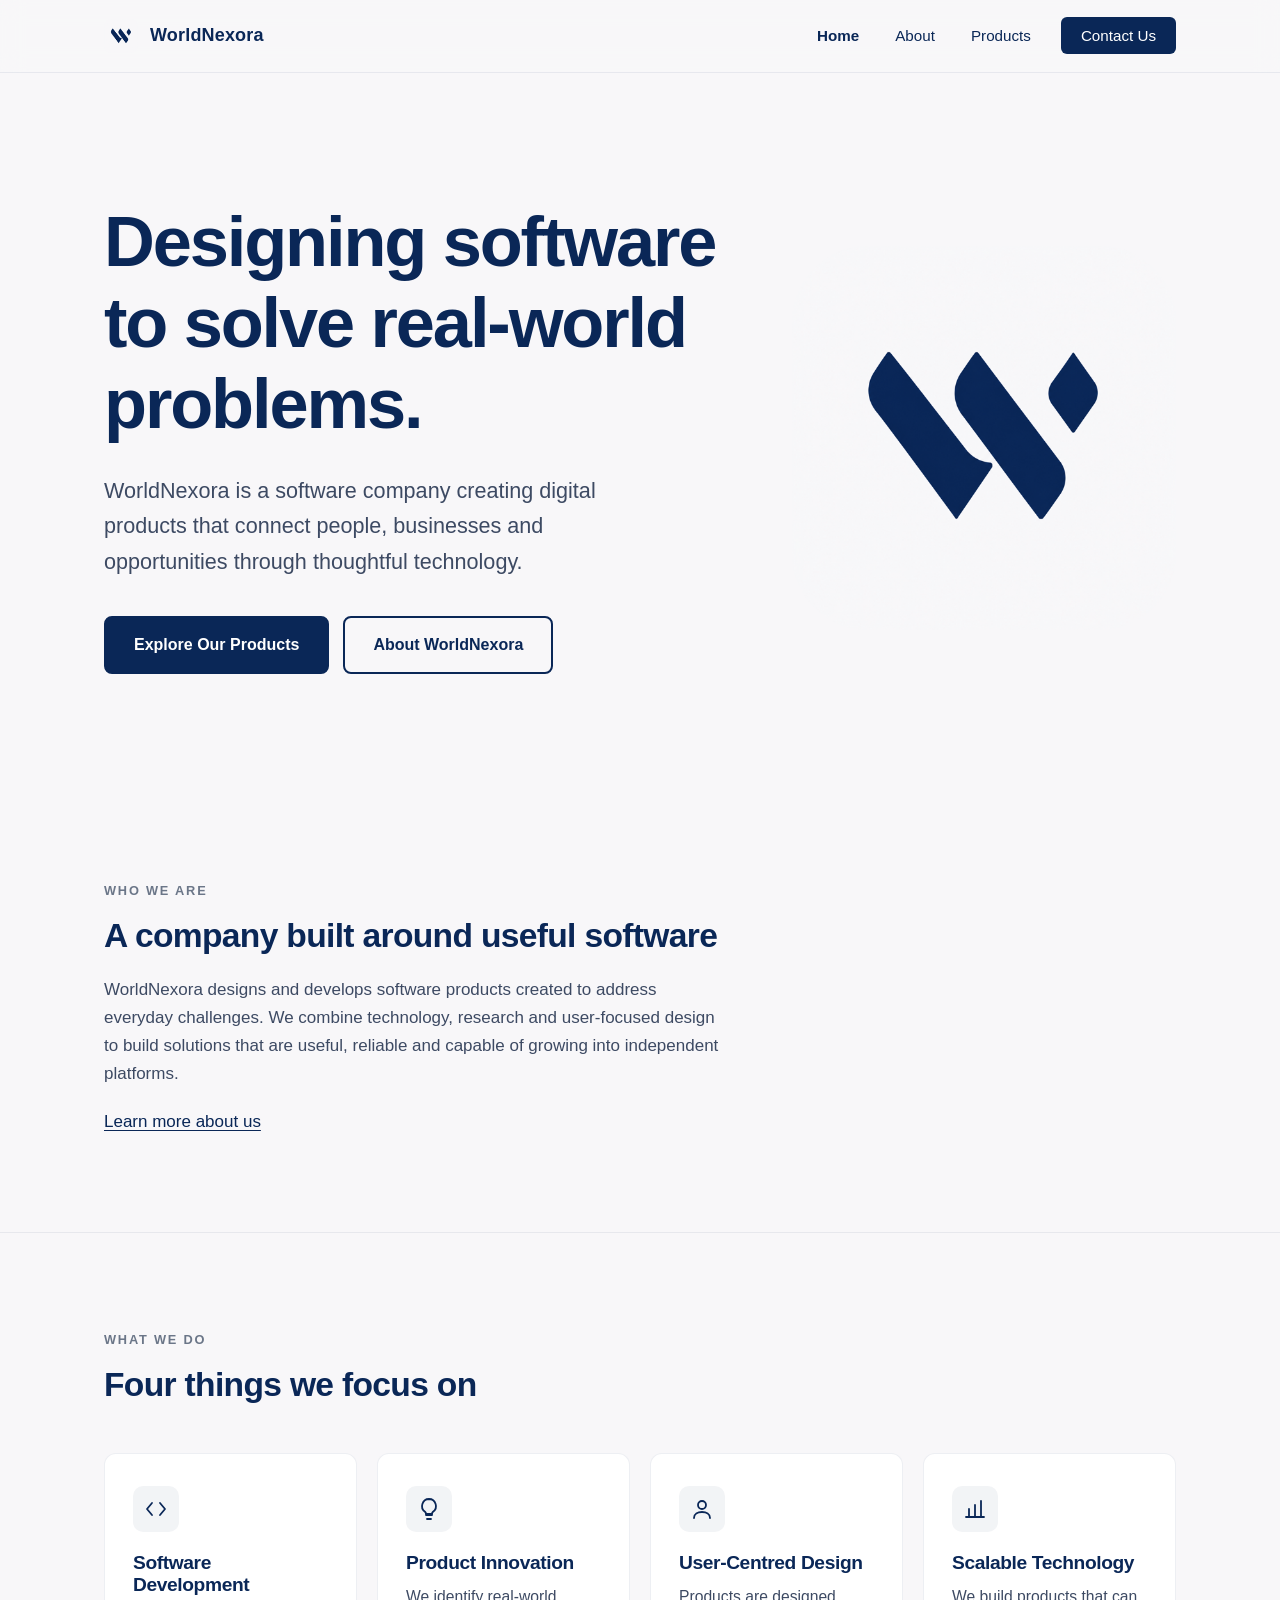
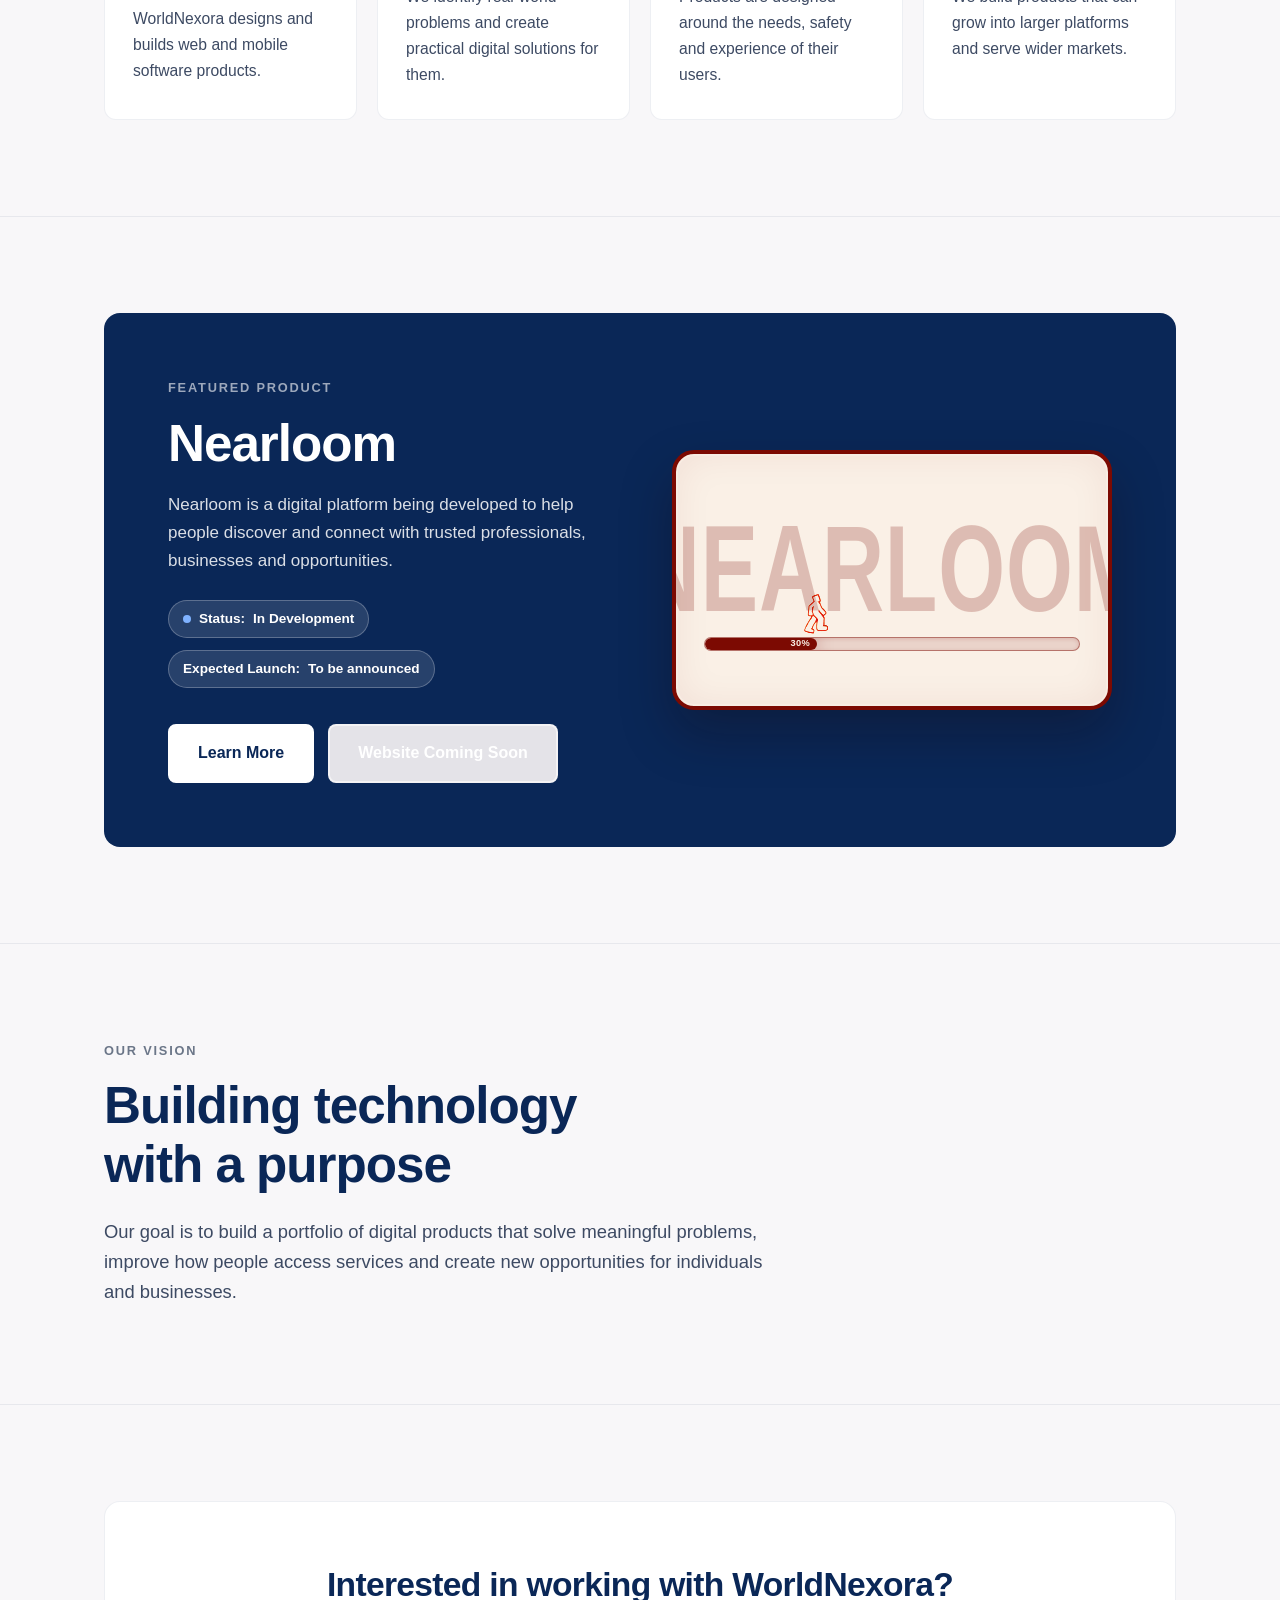
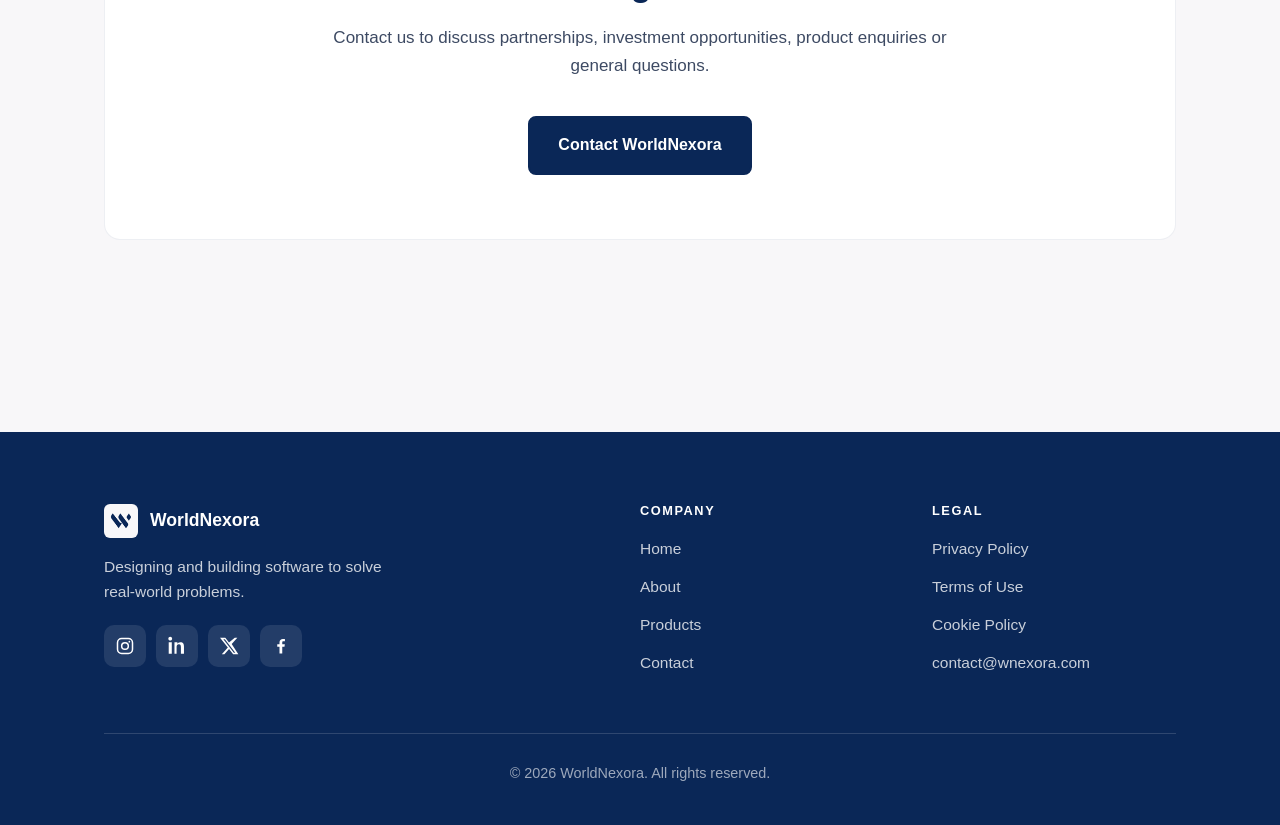
==== index.html @ 58702ccb "Strengthen Nearloom background wordmark" ====
<!DOCTYPE html>
<html lang="en">
<head>
  <meta charset="UTF-8">
  <meta name="viewport" content="width=device-width, initial-scale=1.0">
  <title>WorldNexora | Software Built to Solve Real-World Problems</title>
  <meta name="description" content="WorldNexora (World Nexora) is a software company creating digital products that connect people, businesses and opportunities through thoughtful technology.">
  <meta name="application-name" content="WorldNexora">
  <meta name="apple-mobile-web-app-title" content="WorldNexora">
  <meta name="robots" content="index, follow, max-image-preview:large">
  <link rel="canonical" href="https://wnexora.com/">
  <link rel="icon" type="image/png" sizes="96x96" href="/favicon.png">
  <link rel="shortcut icon" type="image/png" href="/favicon.png">
  <link rel="apple-touch-icon" href="/assets/logo-600.png">
  <link rel="stylesheet" href="css/style.css?v=20260808b">
  <meta property="og:type" content="website">
  <meta property="og:title" content="WorldNexora | Software Built to Solve Real-World Problems">
  <meta property="og:description" content="WorldNexora designs and builds software products that solve real-world problems.">
  <meta property="og:image" content="https://wnexora.com/assets/worldnexora-cover.png">
  <meta property="og:image:width" content="1200">
  <meta property="og:image:height" content="675">
  <meta property="og:image:type" content="image/png">
  <meta property="og:image:alt" content="WorldNexora logo">
  <meta property="og:url" content="https://wnexora.com/">
  <meta property="og:site_name" content="WorldNexora">
  <meta name="twitter:card" content="summary_large_image">
  <meta name="twitter:title" content="WorldNexora | Software Built to Solve Real-World Problems">
  <meta name="twitter:description" content="WorldNexora designs and builds software products that solve real-world problems.">
  <meta name="twitter:image" content="https://wnexora.com/assets/worldnexora-cover.png">
  <script type="application/ld+json">
  {
    "@context": "https://schema.org",
    "@graph": [
      {
        "@type": "WebSite",
        "@id": "https://wnexora.com/#website",
        "url": "https://wnexora.com/",
        "name": "WorldNexora",
        "alternateName": "World Nexora",
        "inLanguage": "en",
        "publisher": {
          "@id": "https://wnexora.com/#organization"
        }
      },
      {
        "@type": "Organization",
        "@id": "https://wnexora.com/#organization",
        "name": "WorldNexora",
        "legalName": "WorldNexora",
        "alternateName": "World Nexora",
        "url": "https://wnexora.com/",
        "logo": {
          "@type": "ImageObject",
          "@id": "https://wnexora.com/#logo",
          "url": "https://wnexora.com/assets/logo-600.png",
          "contentUrl": "https://wnexora.com/assets/logo-600.png",
          "width": 600,
          "height": 600,
          "caption": "WorldNexora logo"
        },
        "image": {
          "@id": "https://wnexora.com/#logo"
        },
        "description": "WorldNexora is a software company designing and building digital products that solve real-world problems.",
        "email": "contact@wnexora.com",
        "sameAs": [
          "https://www.instagram.com/worldnexora.official/",
          "https://www.facebook.com/share/1BrysAzEgp/",
          "https://x.com/worldnexora",
          "https://www.linkedin.com/company/worldnexora/"
        ]
      },
      {
        "@type": "WebPage",
        "@id": "https://wnexora.com/#webpage",
        "url": "https://wnexora.com/",
        "name": "WorldNexora | Software Built to Solve Real-World Problems",
        "isPartOf": {
          "@id": "https://wnexora.com/#website"
        },
        "primaryImageOfPage": {
          "@type": "ImageObject",
          "url": "https://wnexora.com/assets/worldnexora-cover.png",
          "width": 1200,
          "height": 675
        }
      }
    ]
  }
  </script>
</head>
<body>
  <a class="skip-link" href="#main">Skip to main content</a>

  <nav class="site-nav" aria-label="Main navigation">
    <div class="nav-inner">
      <a class="brand" href="index.html">
        <img src="assets/favicon.png" alt="" width="34" height="34">
        WorldNexora
      </a>
      <button class="nav-toggle" aria-expanded="false" aria-controls="nav-links" aria-label="Open menu">
        <span class="bar"></span>
      </button>
      <ul class="nav-links" id="nav-links">
        <li><a href="index.html" aria-current="page">Home</a></li>
        <li><a href="about.html">About</a></li>
        <li><a href="products.html">Products</a></li>
        <li><a class="nav-cta" href="contact.html">Contact Us</a></li>
      </ul>
    </div>
  </nav>

  <main id="main">

    <!-- Hero -->
    <header class="hero">
      <div class="container hero-grid">
        <div>
          <h1 class="h-display">Designing software to solve real&#8209;world problems.</h1>
          <p class="lede">WorldNexora is a software company creating digital products that connect people, businesses and opportunities through thoughtful technology.</p>
          <div class="btn-row">
            <a class="btn btn-primary" href="products.html">Explore Our Products</a>
            <a class="btn btn-secondary" href="about.html">About WorldNexora</a>
          </div>
        </div>
        <div class="hero-art">
          <img src="assets/logo-600.png" alt="WorldNexora logo" width="600" height="600">
        </div>
      </div>
    </header>

    <!-- Company introduction -->
    <section class="section reveal" aria-labelledby="intro-heading">
      <div class="container">
        <span class="eyebrow">Who we are</span>
        <h2 class="h-2" id="intro-heading">A company built around useful software</h2>
        <p class="measure">WorldNexora designs and develops software products created to address everyday challenges. We combine technology, research and user-focused design to build solutions that are useful, reliable and capable of growing into independent platforms.</p>
        <p style="margin-top: 20px;"><a href="about.html">Learn more about us</a></p>
      </div>
    </section>

    <!-- What we do -->
    <section class="section reveal" aria-labelledby="what-heading">
      <div class="container">
        <span class="eyebrow">What we do</span>
        <h2 class="h-2" id="what-heading">Four things we focus on</h2>
        <div class="card-grid">
          <div class="card">
            <div class="card-icon" aria-hidden="true">
              <svg viewBox="0 0 24 24" fill="none" stroke="currentColor" stroke-width="1.8" stroke-linecap="round" stroke-linejoin="round"><polyline points="8 6 3 12 8 18"/><polyline points="16 6 21 12 16 18"/></svg>
            </div>
            <h3 class="h-3">Software Development</h3>
            <p>WorldNexora designs and builds web and mobile software products.</p>
          </div>
          <div class="card">
            <div class="card-icon" aria-hidden="true">
              <svg viewBox="0 0 24 24" fill="none" stroke="currentColor" stroke-width="1.8" stroke-linecap="round" stroke-linejoin="round"><path d="M9 18h6"/><path d="M10 22h4"/><path d="M12 2a7 7 0 0 0-4 12.7c.6.5 1 1.4 1 2.3h6c0-.9.4-1.8 1-2.3A7 7 0 0 0 12 2z"/></svg>
            </div>
            <h3 class="h-3">Product Innovation</h3>
            <p>We identify real-world problems and create practical digital solutions for them.</p>
          </div>
          <div class="card">
            <div class="card-icon" aria-hidden="true">
              <svg viewBox="0 0 24 24" fill="none" stroke="currentColor" stroke-width="1.8" stroke-linecap="round" stroke-linejoin="round"><circle cx="12" cy="8" r="4"/><path d="M4 21c0-4 3.6-6 8-6s8 2 8 6"/></svg>
            </div>
            <h3 class="h-3">User-Centred Design</h3>
            <p>Products are designed around the needs, safety and experience of their users.</p>
          </div>
          <div class="card">
            <div class="card-icon" aria-hidden="true">
              <svg viewBox="0 0 24 24" fill="none" stroke="currentColor" stroke-width="1.8" stroke-linecap="round" stroke-linejoin="round"><path d="M3 20h18"/><path d="M6 20V12"/><path d="M12 20V8"/><path d="M18 20V4"/></svg>
            </div>
            <h3 class="h-3">Scalable Technology</h3>
            <p>We build products that can grow into larger platforms and serve wider markets.</p>
          </div>
        </div>
      </div>
    </section>

    <!-- Featured product: Nearloom -->
    <section class="section reveal" aria-labelledby="featured-heading">
      <div class="container">
        <div class="panel panel-navy">
          <div class="product-split">
            <div>
              <span class="eyebrow" style="color: rgba(255,255,255,0.6);">Featured product</span>
              <h2 class="h-1" id="featured-heading">Nearloom</h2>
              <p style="margin-top: 18px; max-width: 48ch;">Nearloom is a digital platform being developed to help people discover and connect with trusted professionals, businesses and opportunities.</p>
              <div class="status-row">
                <span class="badge"><span class="dot" aria-hidden="true"></span>Status: <span data-wn="status">In Development</span></span>
                <span class="badge">Expected Launch: <span data-wn="launch">To be announced</span></span>
              </div>
              <div class="btn-row">
                <a class="btn btn-primary" href="products.html#nearloom">Learn More</a>
                <a class="btn btn-secondary" data-wn-visit>Website Coming Soon</a>
              </div>
            </div>
            <div class="nearloom-progress-screen">
              <span class="nearloom-screen-wordmark" aria-hidden="true">Nearloom</span>
              <div class="nearloom-progress-stage">
                <img class="nearloom-walker" src="assets/nearloom-walking.gif" alt="">
                <div class="nearloom-progress-track" role="progressbar" aria-label="Nearloom development progress" aria-valuemin="0" aria-valuemax="100" aria-valuenow="30">
                  <span class="nearloom-progress-fill"><strong>30%</strong></span>
                </div>
              </div>
            </div>
          </div>
        </div>
      </div>
    </section>

    <!-- Vision -->
    <section class="section reveal" aria-labelledby="vision-heading">
      <div class="container">
        <span class="eyebrow">Our vision</span>
        <h2 class="h-1" id="vision-heading" style="max-width: 18ch;">Building technology with a purpose</h2>
        <p class="measure" style="margin-top: 22px; font-size: 1.15rem;">Our goal is to build a portfolio of digital products that solve meaningful problems, improve how people access services and create new opportunities for individuals and businesses.</p>
      </div>
    </section>

    <!-- Contact CTA -->
    <section class="section reveal" aria-labelledby="cta-heading">
      <div class="container">
        <div class="panel" style="text-align:center;">
          <h2 class="h-2" id="cta-heading">Interested in working with WorldNexora?</h2>
          <p class="measure" style="margin: 0 auto;">Contact us to discuss partnerships, investment opportunities, product enquiries or general questions.</p>
          <div class="btn-row" style="justify-content:center;">
            <a class="btn btn-primary" href="contact.html">Contact WorldNexora</a>
          </div>
        </div>
      </div>
    </section>

  </main>

  <footer class="site-footer">
    <div class="footer-inner">
      <div class="footer-grid">
        <div>
          <p class="footer-brand"><img src="assets/favicon.png" alt="" width="34" height="34">WorldNexora</p>
          <p class="footer-tagline">Designing and building software to solve real-world problems.</p>
          <ul class="social-links" data-wn-social aria-label="WorldNexora social media"></ul>
        </div>
        <nav aria-label="Footer navigation">
          <h3>Company</h3>
          <ul>
            <li><a href="index.html">Home</a></li>
            <li><a href="about.html">About</a></li>
            <li><a href="products.html">Products</a></li>
            <li><a href="contact.html">Contact</a></li>
          </ul>
        </nav>
        <div>
          <h3>Legal</h3>
          <ul>
            <li><a href="privacy.html">Privacy Policy</a></li>
            <li><a href="terms.html">Terms of Use</a></li>
            <li><a href="cookies.html">Cookie Policy</a></li>
            <li><a data-wn-mailto href="mailto:contact@wnexora.com"><span data-wn="email">contact@wnexora.com</span></a></li>
          </ul>
        </div>
      </div>
      <div class="footer-bottom">
        <span>© <span data-wn-year>2026</span> WorldNexora. All rights reserved.</span>
      </div>
    </div>
  </footer>

  <script src="js/site-config.js"></script>
  <script src="js/main.js"></script>
</body>
</html>
---- css/style.css ----
/* ============================================================
   WorldNexora — Global Stylesheet
   Palette: navy #0a2757 on off-white #f8f7f9
   Style: minimal, spacious, abc.xyz-inspired
   ============================================================ */

:root {
  --navy: #0a2757;
  --bg: #f8f7f9;
  --white: #ffffff;
  --body: #3d4a63;
  --muted: #6b7688;
  --line: rgba(10, 39, 87, 0.12);
  --line-soft: rgba(10, 39, 87, 0.07);
  --accent-soft: rgba(10, 39, 87, 0.05);
  --focus: #1d4ed8;
  --max: 1120px;
  --radius: 8px;
  --font: -apple-system, BlinkMacSystemFont, "Segoe UI", Roboto,
          "Helvetica Neue", Arial, sans-serif;
}

* { margin: 0; padding: 0; box-sizing: border-box; }

html { scroll-behavior: smooth; }

body {
  font-family: var(--font);
  background: var(--bg);
  color: var(--body);
  font-size: 1.0625rem;
  line-height: 1.65;
  -webkit-font-smoothing: antialiased;
}

img { max-width: 100%; height: auto; display: block; }

h1, h2, h3, h4 { color: var(--navy); font-weight: 650; line-height: 1.15; letter-spacing: -0.02em; }

a { color: var(--navy); text-decoration: underline; text-underline-offset: 3px; text-decoration-thickness: 1px; }
a:hover { text-decoration-thickness: 2px; }

:focus-visible {
  outline: 3px solid var(--focus);
  outline-offset: 3px;
  border-radius: 2px;
}

.container { max-width: var(--max); margin: 0 auto; padding: 0 24px; }

.skip-link {
  position: absolute; left: -9999px; top: 0;
  background: var(--navy); color: #fff; padding: 10px 18px; z-index: 200;
}
.skip-link:focus { left: 12px; top: 12px; }

/* ---------------- Navigation ---------------- */

.site-nav {
  position: fixed; top: 0; left: 0; right: 0; z-index: 100;
  background: rgba(248, 247, 249, 0.88);
  -webkit-backdrop-filter: blur(12px); backdrop-filter: blur(12px);
  border-bottom: 1px solid var(--line-soft);
}

.nav-inner {
  max-width: var(--max); margin: 0 auto; padding: 0 24px;
  display: flex; align-items: center; justify-content: space-between;
  height: 72px;
}

.brand {
  display: flex; align-items: center; gap: 12px;
  text-decoration: none; color: var(--navy);
  font-weight: 700; font-size: 1.125rem; letter-spacing: 0.01em;
}
.brand img { width: 34px; height: 34px; border-radius: 6px; }

.nav-links { display: flex; align-items: center; gap: 8px; list-style: none; }
.nav-links a {
  text-decoration: none; color: var(--navy); font-size: 0.95rem; font-weight: 500;
  padding: 8px 14px; border-radius: 6px; transition: background 0.15s ease;
}
.nav-links a:hover { background: var(--accent-soft); }
.nav-links a[aria-current="page"] { font-weight: 700; }

.nav-cta {
  background: var(--navy); color: #fff !important; margin-left: 8px;
  padding: 10px 20px !important; border-radius: var(--radius);
}
.nav-cta:hover { background: #123a7a !important; }

.nav-toggle {
  display: none; background: none; border: 0; cursor: pointer;
  width: 44px; height: 44px; border-radius: 6px;
  align-items: center; justify-content: center;
}
.nav-toggle:hover { background: var(--accent-soft); }
.nav-toggle .bar {
  display: block; width: 22px; height: 2px; background: var(--navy);
  position: relative; transition: background 0.2s ease;
}
.nav-toggle .bar::before, .nav-toggle .bar::after {
  content: ""; position: absolute; left: 0; width: 22px; height: 2px;
  background: var(--navy); transition: transform 0.25s ease, top 0.25s ease;
}
.nav-toggle .bar::before { top: -7px; }
.nav-toggle .bar::after { top: 7px; }
.nav-toggle[aria-expanded="true"] .bar { background: transparent; }
.nav-toggle[aria-expanded="true"] .bar::before { top: 0; transform: rotate(45deg); }
.nav-toggle[aria-expanded="true"] .bar::after { top: 0; transform: rotate(-45deg); }

@media (max-width: 860px) {
  .nav-toggle { display: flex; }
  .nav-links {
    position: absolute; top: 72px; left: 0; right: 0;
    flex-direction: column; align-items: stretch; gap: 4px;
    background: var(--bg); border-bottom: 1px solid var(--line);
    padding: 12px 24px 20px;
    display: none;
  }
  .nav-links.open { display: flex; animation: menuIn 0.22s ease; }
  .nav-links a { padding: 14px 12px; font-size: 1.05rem; }
  .nav-cta { margin-left: 0; text-align: center; }
}

@keyframes menuIn {
  from { opacity: 0; transform: translateY(-8px); }
  to   { opacity: 1; transform: translateY(0); }
}

/* ---------------- Sections & typography ---------------- */

main { padding-top: 72px; }

.section { padding: 96px 0; }
.section + .section { border-top: 1px solid var(--line-soft); }
.section.tight { padding: 72px 0; }

.eyebrow {
  display: block; font-size: 0.8rem; font-weight: 700; letter-spacing: 0.14em;
  text-transform: uppercase; color: var(--muted); margin-bottom: 16px;
}

.h-display { font-size: clamp(2.6rem, 6vw, 4.4rem); letter-spacing: -0.03em; }
.h-1 { font-size: clamp(2.2rem, 4.5vw, 3.2rem); }
.h-2 { font-size: clamp(1.6rem, 3vw, 2.1rem); margin-bottom: 20px; }
.h-3 { font-size: 1.2rem; margin-bottom: 10px; }

.lede { font-size: clamp(1.15rem, 2vw, 1.35rem); color: var(--body); max-width: 46ch; }

.measure { max-width: 66ch; }

/* ---------------- Buttons ---------------- */

.btn {
  display: inline-block; text-decoration: none; cursor: pointer;
  font-family: var(--font); font-size: 1rem; font-weight: 600;
  padding: 14px 28px; border-radius: var(--radius);
  border: 2px solid var(--navy);
  transition: background 0.15s ease, color 0.15s ease, transform 0.15s ease;
}
.btn:active { transform: scale(0.98); }

.btn-primary { background: var(--navy); color: #fff; }
.btn-primary:hover { background: #123a7a; border-color: #123a7a; }

.btn-secondary { background: transparent; color: var(--navy); }
.btn-secondary:hover { background: var(--accent-soft); }

.btn[aria-disabled="true"], .btn:disabled {
  background: #e4e3e8; border-color: #e4e3e8; color: var(--muted);
  cursor: not-allowed; transform: none;
}

.btn-row { display: flex; flex-wrap: wrap; gap: 14px; margin-top: 36px; }

/* ---------------- Hero ---------------- */

.hero { padding: 130px 0 110px; position: relative; overflow: hidden; }

.hero-grid {
  display: grid; grid-template-columns: minmax(0, 1.25fr) minmax(0, 0.75fr);
  gap: 48px; align-items: center;
}

.hero .lede { margin-top: 28px; }

.hero-art { display: flex; justify-content: center; }
.hero-art img { width: 100%; max-width: 420px; height: auto; border-radius: 20%; }

@media (max-width: 860px) {
  .hero { padding: 90px 0 80px; }
  .hero-grid { grid-template-columns: 1fr; }
  .hero-art { order: -1; }
  .hero-art img { max-width: 240px; }
}

/* ---------------- Cards ---------------- */

.card-grid {
  display: grid; gap: 20px; margin-top: 48px;
  grid-template-columns: repeat(auto-fit, minmax(240px, 1fr));
}

.card {
  background: var(--white); border: 1px solid var(--line-soft);
  border-radius: 12px; padding: 32px 28px;
  transition: transform 0.2s ease, box-shadow 0.2s ease;
}
.card:hover { transform: translateY(-3px); box-shadow: 0 10px 30px rgba(10, 39, 87, 0.07); }

.card-icon {
  width: 46px; height: 46px; border-radius: 10px;
  background: var(--accent-soft); color: var(--navy);
  display: flex; align-items: center; justify-content: center; margin-bottom: 20px;
}
.card-icon svg { width: 24px; height: 24px; }

.card p { font-size: 0.98rem; }

/* ---------------- Team ---------------- */

.team-grid {
  display: grid; gap: 24px; margin-top: 48px;
  grid-template-columns: repeat(4, minmax(0, 1fr));
}

.team-card {
  overflow: hidden; background: var(--white); border: 1px solid var(--line-soft);
  border-radius: 16px; transition: transform 0.2s ease, box-shadow 0.2s ease;
}
.team-card:hover { transform: translateY(-3px); box-shadow: 0 10px 30px rgba(10, 39, 87, 0.07); }

.team-photo-placeholder {
  min-height: 220px; padding: 32px; background: var(--accent-soft); color: var(--navy);
  display: flex; flex-direction: column; align-items: center; justify-content: center; gap: 12px;
}
.team-photo-placeholder span {
  width: 82px; height: 82px; border-radius: 50%; background: var(--white);
  display: grid; place-items: center; font-size: 1.35rem; font-weight: 700; letter-spacing: 0.04em;
  box-shadow: 0 8px 24px rgba(10, 39, 87, 0.08);
}
.team-photo-placeholder small { color: var(--muted); font-size: 0.82rem; font-weight: 600; }
.team-card-body { padding: 28px; }
.team-card h3 { font-size: 1.3rem; }
.team-role { margin-top: 6px; color: var(--navy); font-weight: 700; }
.team-bio { margin-top: 20px; }
.team-links-placeholder {
  margin-top: 20px; padding-top: 18px; border-top: 1px solid var(--line-soft);
  color: var(--muted); font-size: 0.88rem;
}

@media (max-width: 860px) {
  .team-grid { grid-template-columns: repeat(2, minmax(0, 1fr)); }
}

@media (max-width: 560px) {
  .team-grid { grid-template-columns: 1fr; }
}

/* ---------------- Featured product / panels ---------------- */

.panel {
  background: var(--white); border: 1px solid var(--line-soft);
  border-radius: 16px; padding: clamp(32px, 5vw, 64px);
}

.panel-navy { background: var(--navy); border: 0; color: rgba(255,255,255,0.85); }
.panel-navy h2, .panel-navy h3 { color: #fff; }
.panel-navy .btn-primary { background: #fff; color: var(--navy); border-color: #fff; }
.panel-navy .btn-primary:hover { background: var(--bg); border-color: var(--bg); }
.panel-navy .btn-secondary { color: #fff; border-color: rgba(255,255,255,0.6); }
.panel-navy .btn-secondary:hover { background: rgba(255,255,255,0.1); }

.status-row { display: flex; flex-wrap: wrap; gap: 12px; margin: 24px 0 8px; }

.badge {
  display: inline-flex; align-items: center; gap: 8px;
  font-size: 0.85rem; font-weight: 650;
  padding: 7px 14px; border-radius: 999px;
  background: var(--accent-soft); color: var(--navy);
  border: 1px solid var(--line);
}
.badge .dot { width: 8px; height: 8px; border-radius: 50%; background: var(--navy); }
.panel-navy .badge { background: rgba(255,255,255,0.12); color: #fff; border-color: rgba(255,255,255,0.25); }
.panel-navy .badge .dot { background: #7fb2ff; }

.product-split {
  display: grid; grid-template-columns: minmax(0, 1fr) minmax(0, 1fr);
  gap: clamp(32px, 5vw, 64px); align-items: center;
}
@media (max-width: 860px) { .product-split { grid-template-columns: 1fr; } }

.nearloom-progress-screen {
  --barn-red: #7c0a02;
  --linen: #faf0e6;
  position: relative; isolation: isolate; overflow: hidden;
  width: 100%; max-width: 440px; min-height: 260px; margin: 0 auto;
  padding: 24px 28px 26px; border-radius: 22px;
  background: var(--linen);
  color: var(--barn-red);
  border: 4px solid var(--barn-red);
  box-shadow:
    inset 0 0 0 2px rgba(250, 240, 230, 0.72),
    inset 0 0 38px rgba(124, 10, 2, 0.07),
    0 24px 52px rgba(21, 8, 7, 0.28);
  display: flex; flex-direction: column;
}
.nearloom-screen-wordmark {
  position: absolute; z-index: 0; right: auto; bottom: 88px; left: 50%;
  width: max-content; white-space: nowrap;
  color: var(--barn-red); opacity: 0.22;
  font-family: Impact, Haettenschweiler, "Arial Narrow Bold", "Arial Narrow", sans-serif;
  font-size: clamp(4.4rem, 9.5vw, 6.4rem); font-weight: 900;
  font-stretch: ultra-condensed; line-height: 0.8; letter-spacing: 0.01em;
  text-transform: uppercase;
  transform: translateX(-50%) scaleX(0.84) scaleY(1.2);
  transform-origin: bottom center;
  pointer-events: none; user-select: none;
}
.nearloom-progress-stage { position: relative; margin-top: auto; margin-bottom: 29px; padding-top: 96px; }
.nearloom-walker {
  position: absolute; left: 30%; bottom: 15px; transform: translateX(-50%);
  width: 52px; height: 44px; object-fit: contain;
  mix-blend-mode: multiply;
  filter: brightness(1.34) contrast(1.45) saturate(0.9);
  opacity: 0.94;
}
.nearloom-progress-track {
  position: relative; height: 14px; overflow: hidden; border-radius: 999px;
  background: rgba(124, 10, 2, 0.12);
  border: 1px solid rgba(124, 10, 2, 0.48);
  box-shadow: inset 0 1px 4px rgba(124, 10, 2, 0.16);
}
.nearloom-progress-fill {
  position: relative; display: flex; align-items: center; justify-content: flex-end;
  width: 0; height: 100%; overflow: hidden; padding-right: 7px; box-sizing: border-box;
  border-radius: inherit; background: var(--barn-red);
  color: var(--linen); font-size: 0.58rem; font-weight: 800; line-height: 1;
  letter-spacing: 0.04em;
  box-shadow: 0 0 18px rgba(124, 10, 2, 0.4);
  animation: nearloom-progress-grow 1.8s cubic-bezier(0.22, 1, 0.36, 1) 0.25s forwards;
}
.nearloom-progress-fill strong { color: inherit; font: inherit; }
.nearloom-progress-fill::after {
  content: ""; position: absolute; inset: 0;
  background: linear-gradient(90deg, transparent, rgba(250, 240, 230, 0.52), transparent);
  transform: translateX(-110%);
  animation: nearloom-progress-shimmer 2.4s ease-in-out 2.15s infinite;
}
@keyframes nearloom-progress-grow { to { width: 30%; } }
@keyframes nearloom-progress-shimmer {
  0%, 18% { transform: translateX(-110%); }
  72%, 100% { transform: translateX(110%); }
}

@media (max-width: 520px) {
  .nearloom-progress-screen { min-height: 230px; padding: 21px 20px 23px; }
  .nearloom-screen-wordmark { bottom: 82px; font-size: 4.5rem; transform: translateX(-50%) scaleX(0.76) scaleY(1.16); }
  .nearloom-progress-stage { padding-top: 84px; }
  .nearloom-walker { width: 46px; height: 39px; bottom: 14px; }
}

@media (prefers-reduced-motion: reduce) {
  .nearloom-progress-fill { width: 30%; animation: none; }
  .nearloom-progress-fill::after { animation: none; }
}

.note { font-size: 0.9rem; color: var(--muted); margin-top: 14px; }
.panel-navy .note { color: rgba(255,255,255,0.65); }

/* ---------------- Values list ---------------- */

.value-list { display: grid; grid-template-columns: repeat(auto-fit, minmax(280px, 1fr)); gap: 0; margin-top: 32px; }
.value-list > div { padding: 28px 0; border-top: 1px solid var(--line-soft); }
.value-list h3 { font-size: 1.05rem; margin-bottom: 6px; }
.value-list p { font-size: 0.97rem; max-width: 40ch; }
@media (min-width: 700px) { .value-list { column-gap: 56px; } }

/* ---------------- Contact form ---------------- */

.form-grid { display: grid; grid-template-columns: 1fr 1fr; gap: 20px; }
@media (max-width: 700px) { .form-grid { grid-template-columns: 1fr; } }

.field { display: flex; flex-direction: column; gap: 8px; }
.field.full { grid-column: 1 / -1; }

.field label { font-weight: 600; color: var(--navy); font-size: 0.95rem; }
.field .optional { color: var(--muted); font-weight: 400; }

.field input, .field select, .field textarea {
  font-family: var(--font); font-size: 1rem; color: var(--navy);
  background: var(--white); border: 1.5px solid var(--line);
  border-radius: var(--radius); padding: 13px 14px; width: 100%;
  transition: border-color 0.15s ease;
}
.field textarea { min-height: 160px; resize: vertical; }
.field input:hover, .field select:hover, .field textarea:hover { border-color: rgba(10,39,87,0.3); }
.field input:focus, .field select:focus, .field textarea:focus {
  outline: none; border-color: var(--navy); box-shadow: 0 0 0 3px rgba(10,39,87,0.12);
}
.field.invalid input, .field.invalid select, .field.invalid textarea { border-color: #b3261e; }

.field-error { display: none; color: #b3261e; font-size: 0.88rem; font-weight: 500; }
.field.invalid .field-error { display: block; }

.consent { flex-direction: row; align-items: flex-start; gap: 12px; }
.consent input { width: 20px; height: 20px; margin-top: 3px; flex: none; accent-color: var(--navy); }
.consent label { font-weight: 400; color: var(--body); font-size: 0.95rem; }

.form-status { margin-top: 20px; padding: 16px 20px; border-radius: var(--radius); font-weight: 500; display: none; }
.form-status.success { display: block; background: #e8f3ec; color: #14532d; border: 1px solid #bbdcc8; }
.form-status.error { display: block; background: #fdeceb; color: #7f1d1d; border: 1px solid #f2c4c0; }

.honeypot { position: absolute; left: -9999px; opacity: 0; height: 0; overflow: hidden; }

.spinner {
  display: inline-block; width: 16px; height: 16px; vertical-align: -3px; margin-right: 8px;
  border: 2px solid rgba(255,255,255,0.4); border-top-color: #fff; border-radius: 50%;
  animation: spin 0.8s linear infinite;
}
@keyframes spin { to { transform: rotate(360deg); } }

.contact-aside h3 { font-size: 1rem; margin-bottom: 6px; }
.contact-aside > div { padding: 22px 0; border-top: 1px solid var(--line-soft); }
.contact-aside p { font-size: 0.97rem; }

/* ---------------- Social icons ---------------- */

.social-links { display: flex; flex-wrap: wrap; gap: 10px; list-style: none; }
.social-links a {
  display: flex; align-items: center; justify-content: center;
  width: 42px; height: 42px; border-radius: 10px;
  color: var(--navy); background: var(--accent-soft);
  transition: background 0.15s ease, transform 0.15s ease;
}
.social-links a:hover { background: rgba(10,39,87,0.12); transform: translateY(-2px); }
.social-links svg { width: 20px; height: 20px; }
.social-links .social-empty { color: var(--muted); font-size: 0.92rem; }

/* ---------------- Footer ---------------- */

.site-footer { background: var(--navy); color: rgba(255,255,255,0.78); margin-top: 96px; }
.footer-inner { max-width: var(--max); margin: 0 auto; padding: 72px 24px 40px; }

.footer-grid { display: grid; grid-template-columns: 2fr 1fr 1fr; gap: 48px; }
@media (max-width: 860px) { .footer-grid { grid-template-columns: 1fr; gap: 36px; } }

.footer-brand { display: flex; align-items: center; gap: 12px; color: #fff; font-weight: 700; font-size: 1.1rem; }
.footer-brand img { width: 34px; height: 34px; border-radius: 6px; }

.footer-tagline { margin-top: 16px; max-width: 34ch; font-size: 0.97rem; }

.site-footer h3 {
  color: #fff; font-size: 0.8rem; text-transform: uppercase; letter-spacing: 0.12em;
  margin-bottom: 16px; font-weight: 700;
}
.site-footer ul { list-style: none; display: flex; flex-direction: column; gap: 10px; }
.site-footer a { color: rgba(255,255,255,0.78); text-decoration: none; font-size: 0.97rem; }
.site-footer a:hover { color: #fff; text-decoration: underline; }

.site-footer .social-links {
  margin-top: 20px;
  flex-direction: row;
  align-items: center;
}
.site-footer .social-links a { color: #fff; background: rgba(255,255,255,0.1); }
.site-footer .social-links a:hover { background: rgba(255,255,255,0.2); }
.site-footer .social-links .social-empty { color: rgba(255,255,255,0.5); }

.footer-bottom {
  margin-top: 56px; padding-top: 28px; border-top: 1px solid rgba(255,255,255,0.15);
  display: flex; flex-wrap: wrap; gap: 16px; justify-content: center; text-align: center;
  font-size: 0.9rem; color: rgba(255,255,255,0.6);
}

/* ---------------- Legal & 404 ---------------- */

.legal h2 { font-size: 1.35rem; margin: 44px 0 14px; }
.legal p, .legal li { max-width: 70ch; }
.legal ul { padding-left: 22px; margin: 12px 0; }
.legal .updated { color: var(--muted); font-size: 0.92rem; }

.error-page { text-align: center; padding: 140px 0; }
.error-page .code { font-size: clamp(4rem, 12vw, 7rem); font-weight: 700; color: var(--navy); letter-spacing: -0.04em; line-height: 1; }
.error-page p { max-width: 44ch; margin: 20px auto 0; }
.error-page .btn-row { justify-content: center; }

/* ---------------- Reveal animation ---------------- */

.reveal { opacity: 0; transform: translateY(18px); transition: opacity 0.55s ease, transform 0.55s ease; }
.reveal.in { opacity: 1; transform: none; }

@media (prefers-reduced-motion: reduce) {
  html { scroll-behavior: auto; }
  *, *::before, *::after { animation: none !important; transition: none !important; }
  .reveal { opacity: 1; transform: none; }
}
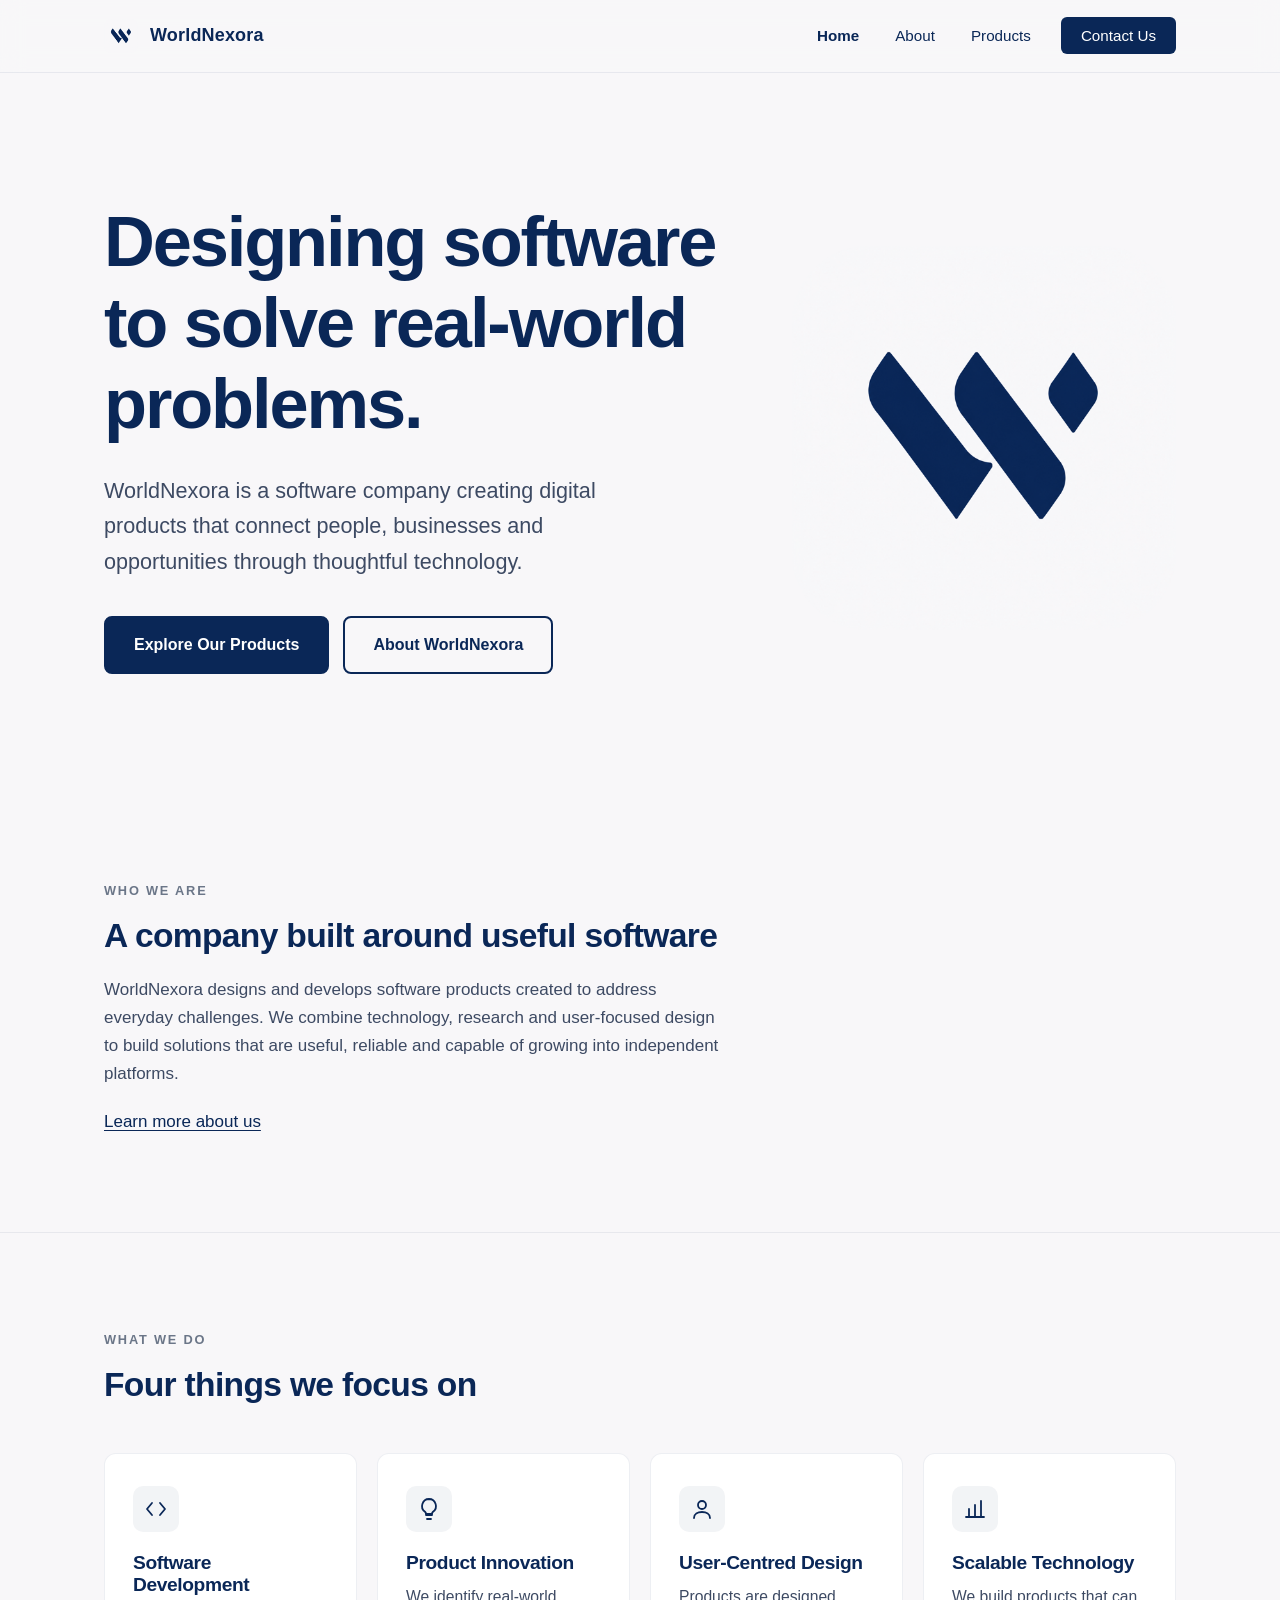
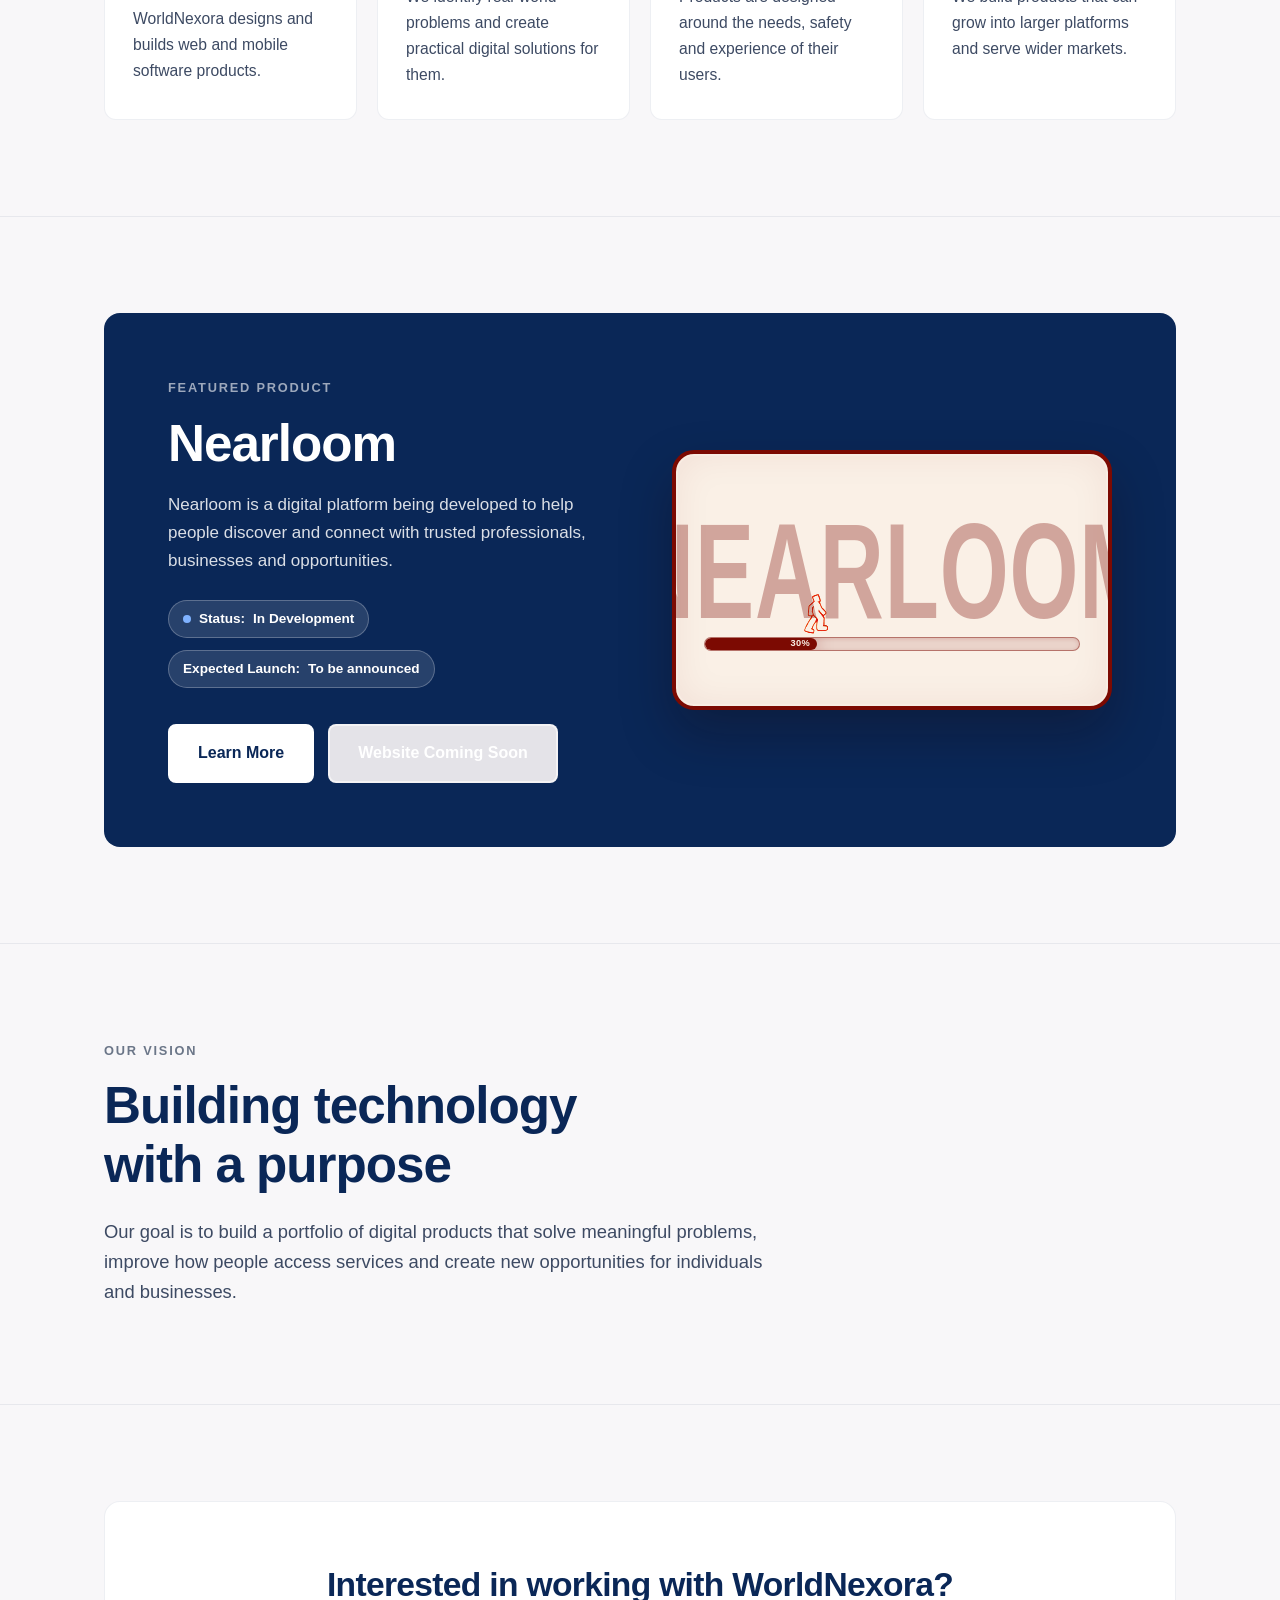
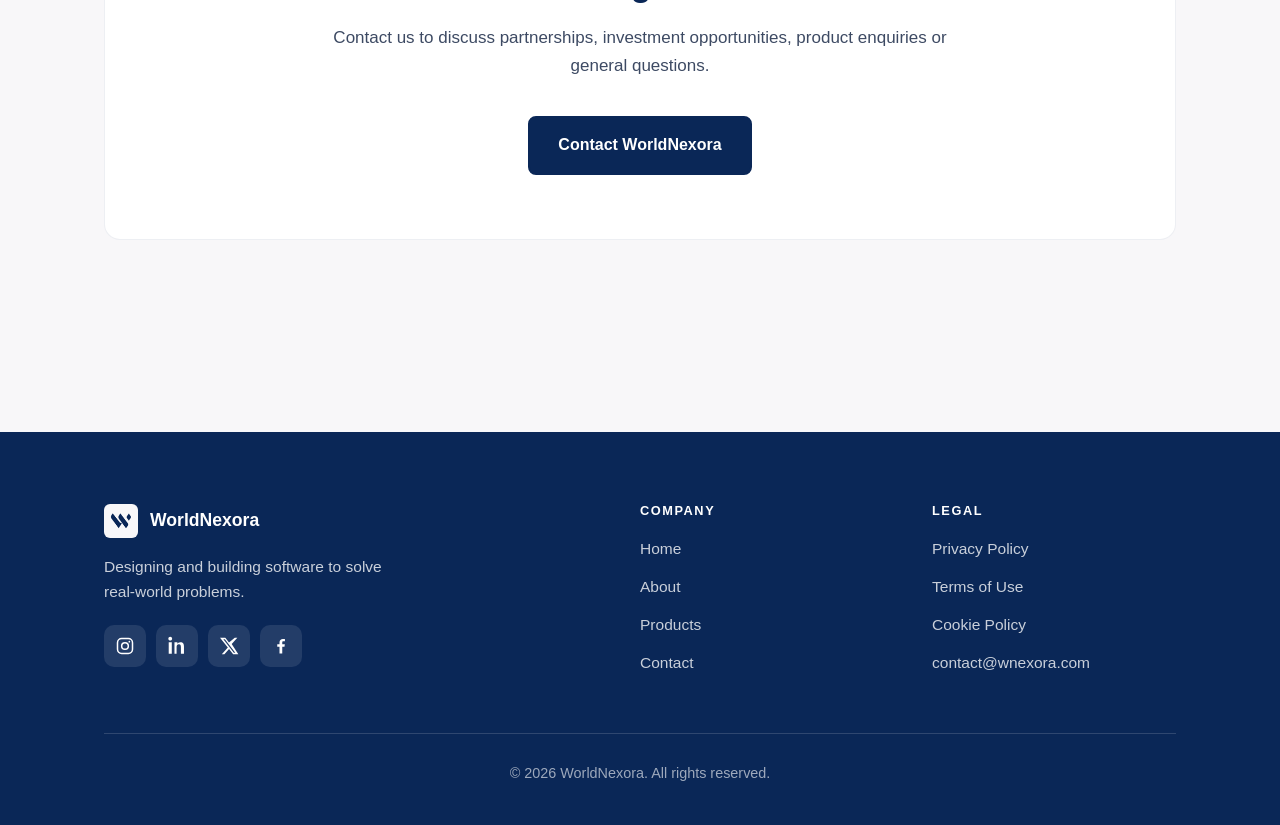
==== commit 36cb0163: "Enlarge and deepen Nearloom wordmark" ====
--- a/index.html
+++ b/index.html
@@ -12,7 +12,7 @@
   <link rel="icon" type="image/png" sizes="96x96" href="/favicon.png">
   <link rel="shortcut icon" type="image/png" href="/favicon.png">
   <link rel="apple-touch-icon" href="/assets/logo-600.png">
-  <link rel="stylesheet" href="css/style.css?v=20260808b">
+  <link rel="stylesheet" href="css/style.css?v=20260808c">
   <meta property="og:type" content="website">
   <meta property="og:title" content="WorldNexora | Software Built to Solve Real-World Problems">
   <meta property="og:description" content="WorldNexora designs and builds software products that solve real-world problems.">
--- a/css/style.css
+++ b/css/style.css
@@ -308,14 +308,14 @@
   display: flex; flex-direction: column;
 }
 .nearloom-screen-wordmark {
-  position: absolute; z-index: 0; right: auto; bottom: 88px; left: 50%;
+  position: absolute; z-index: 0; right: auto; bottom: 80px; left: 50%;
   width: max-content; white-space: nowrap;
-  color: var(--barn-red); opacity: 0.22;
+  color: var(--barn-red); opacity: 0.32;
   font-family: Impact, Haettenschweiler, "Arial Narrow Bold", "Arial Narrow", sans-serif;
-  font-size: clamp(4.4rem, 9.5vw, 6.4rem); font-weight: 900;
+  font-size: clamp(4.8rem, 10.5vw, 7.1rem); font-weight: 900;
   font-stretch: ultra-condensed; line-height: 0.8; letter-spacing: 0.01em;
   text-transform: uppercase;
-  transform: translateX(-50%) scaleX(0.84) scaleY(1.2);
+  transform: translateX(-50%) scaleX(0.78) scaleY(1.2);
   transform-origin: bottom center;
   pointer-events: none; user-select: none;
 }
@@ -357,7 +357,7 @@
 
 @media (max-width: 520px) {
   .nearloom-progress-screen { min-height: 230px; padding: 21px 20px 23px; }
-  .nearloom-screen-wordmark { bottom: 82px; font-size: 4.5rem; transform: translateX(-50%) scaleX(0.76) scaleY(1.16); }
+  .nearloom-screen-wordmark { bottom: 75px; font-size: 5rem; transform: translateX(-50%) scaleX(0.7) scaleY(1.14); }
   .nearloom-progress-stage { padding-top: 84px; }
   .nearloom-walker { width: 46px; height: 39px; bottom: 14px; }
 }
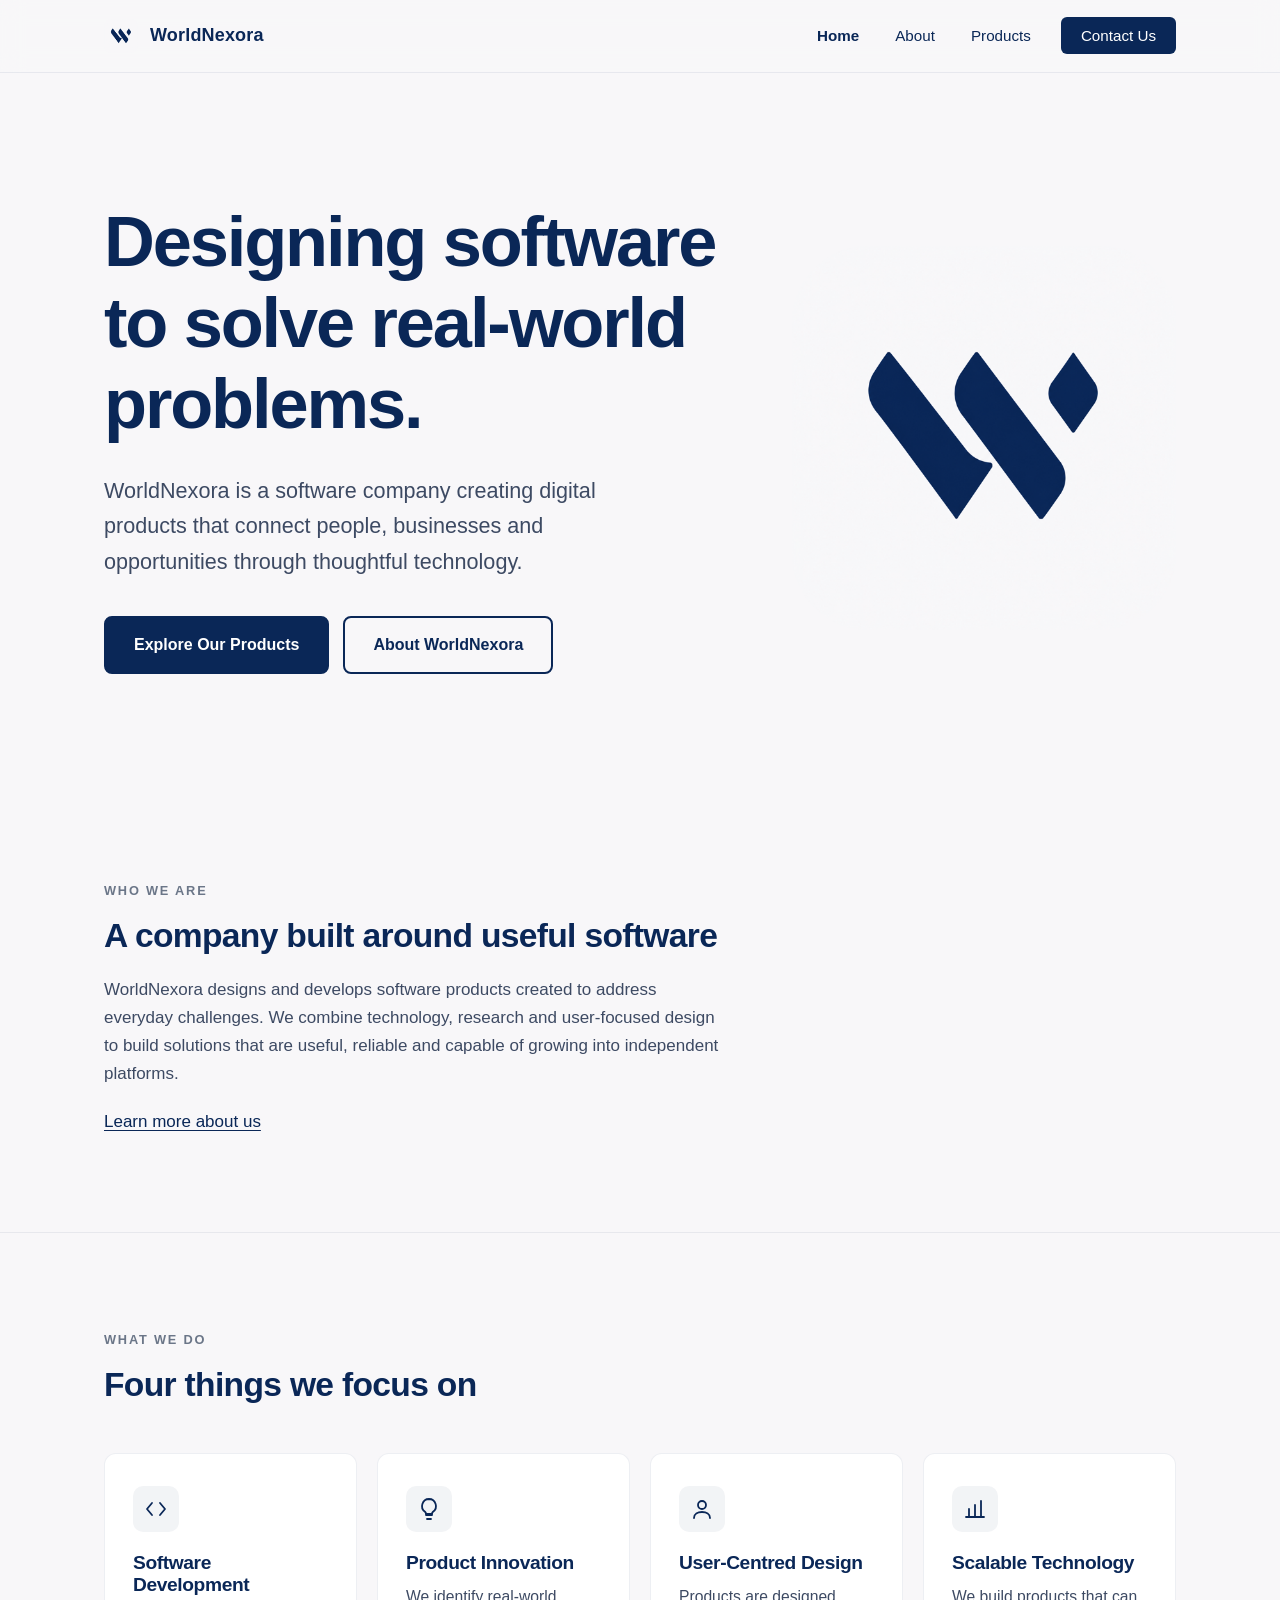
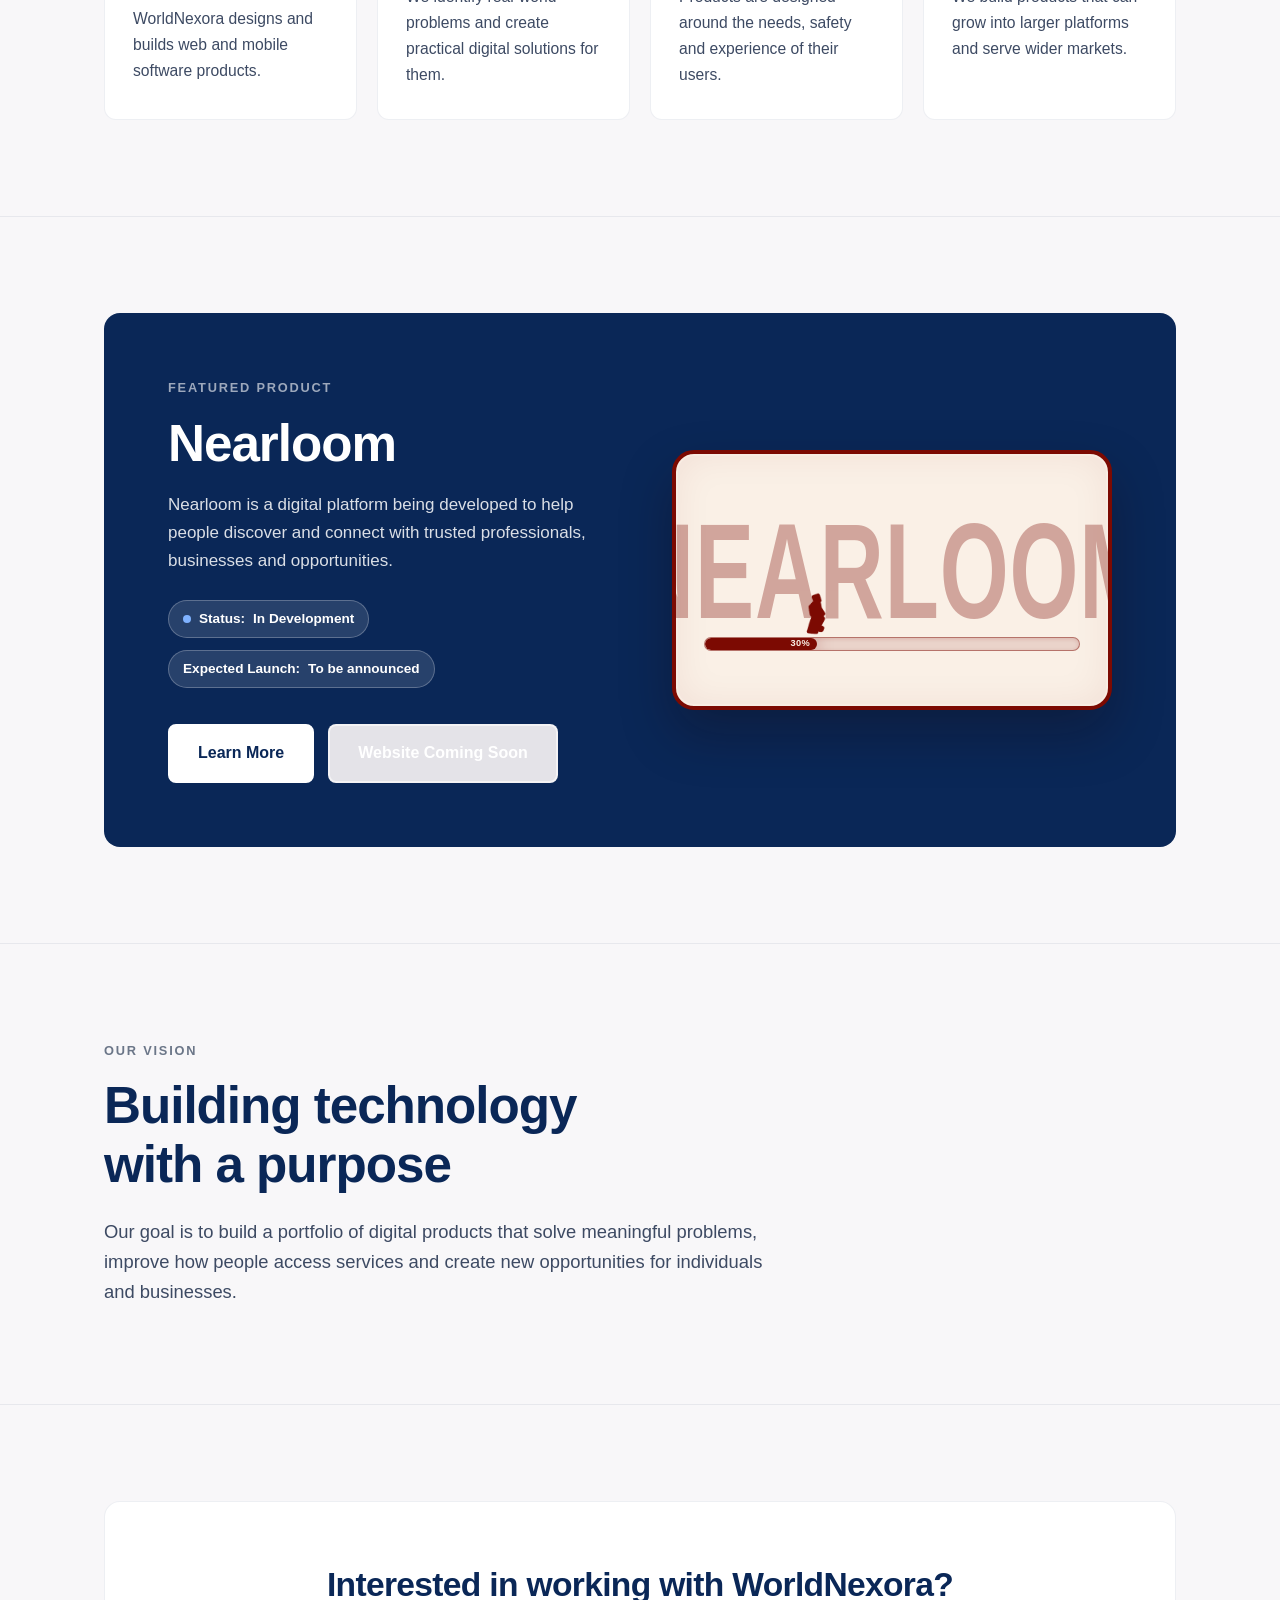
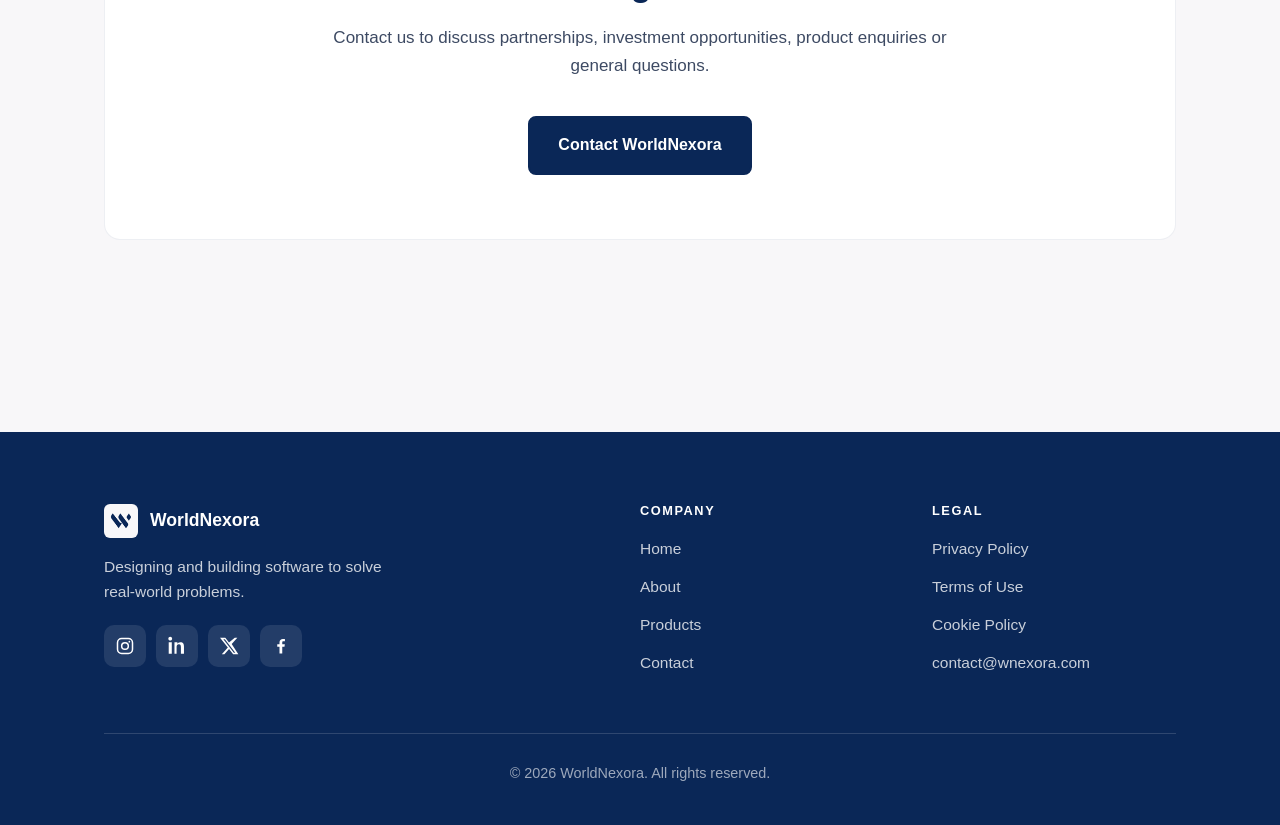
==== commit 8612db7c: "Fill Nearloom walking animation" ====
--- a/index.html
+++ b/index.html
@@ -12,7 +12,7 @@
   <link rel="icon" type="image/png" sizes="96x96" href="/favicon.png">
   <link rel="shortcut icon" type="image/png" href="/favicon.png">
   <link rel="apple-touch-icon" href="/assets/logo-600.png">
-  <link rel="stylesheet" href="css/style.css?v=20260808c">
+  <link rel="stylesheet" href="css/style.css?v=20260808d">
   <meta property="og:type" content="website">
   <meta property="og:title" content="WorldNexora | Software Built to Solve Real-World Problems">
   <meta property="og:description" content="WorldNexora designs and builds software products that solve real-world problems.">
@@ -198,7 +198,7 @@
             <div class="nearloom-progress-screen">
               <span class="nearloom-screen-wordmark" aria-hidden="true">Nearloom</span>
               <div class="nearloom-progress-stage">
-                <img class="nearloom-walker" src="assets/nearloom-walking.gif" alt="">
+                <img class="nearloom-walker" src="assets/nearloom-walking-filled.gif" alt="">
                 <div class="nearloom-progress-track" role="progressbar" aria-label="Nearloom development progress" aria-valuemin="0" aria-valuemax="100" aria-valuenow="30">
                   <span class="nearloom-progress-fill"><strong>30%</strong></span>
                 </div>
--- a/css/style.css
+++ b/css/style.css
@@ -323,9 +323,9 @@
 .nearloom-walker {
   position: absolute; left: 30%; bottom: 15px; transform: translateX(-50%);
   width: 52px; height: 44px; object-fit: contain;
-  mix-blend-mode: multiply;
-  filter: brightness(1.34) contrast(1.45) saturate(0.9);
-  opacity: 0.94;
+  mix-blend-mode: normal;
+  filter: none;
+  opacity: 1;
 }
 .nearloom-progress-track {
   position: relative; height: 14px; overflow: hidden; border-radius: 999px;
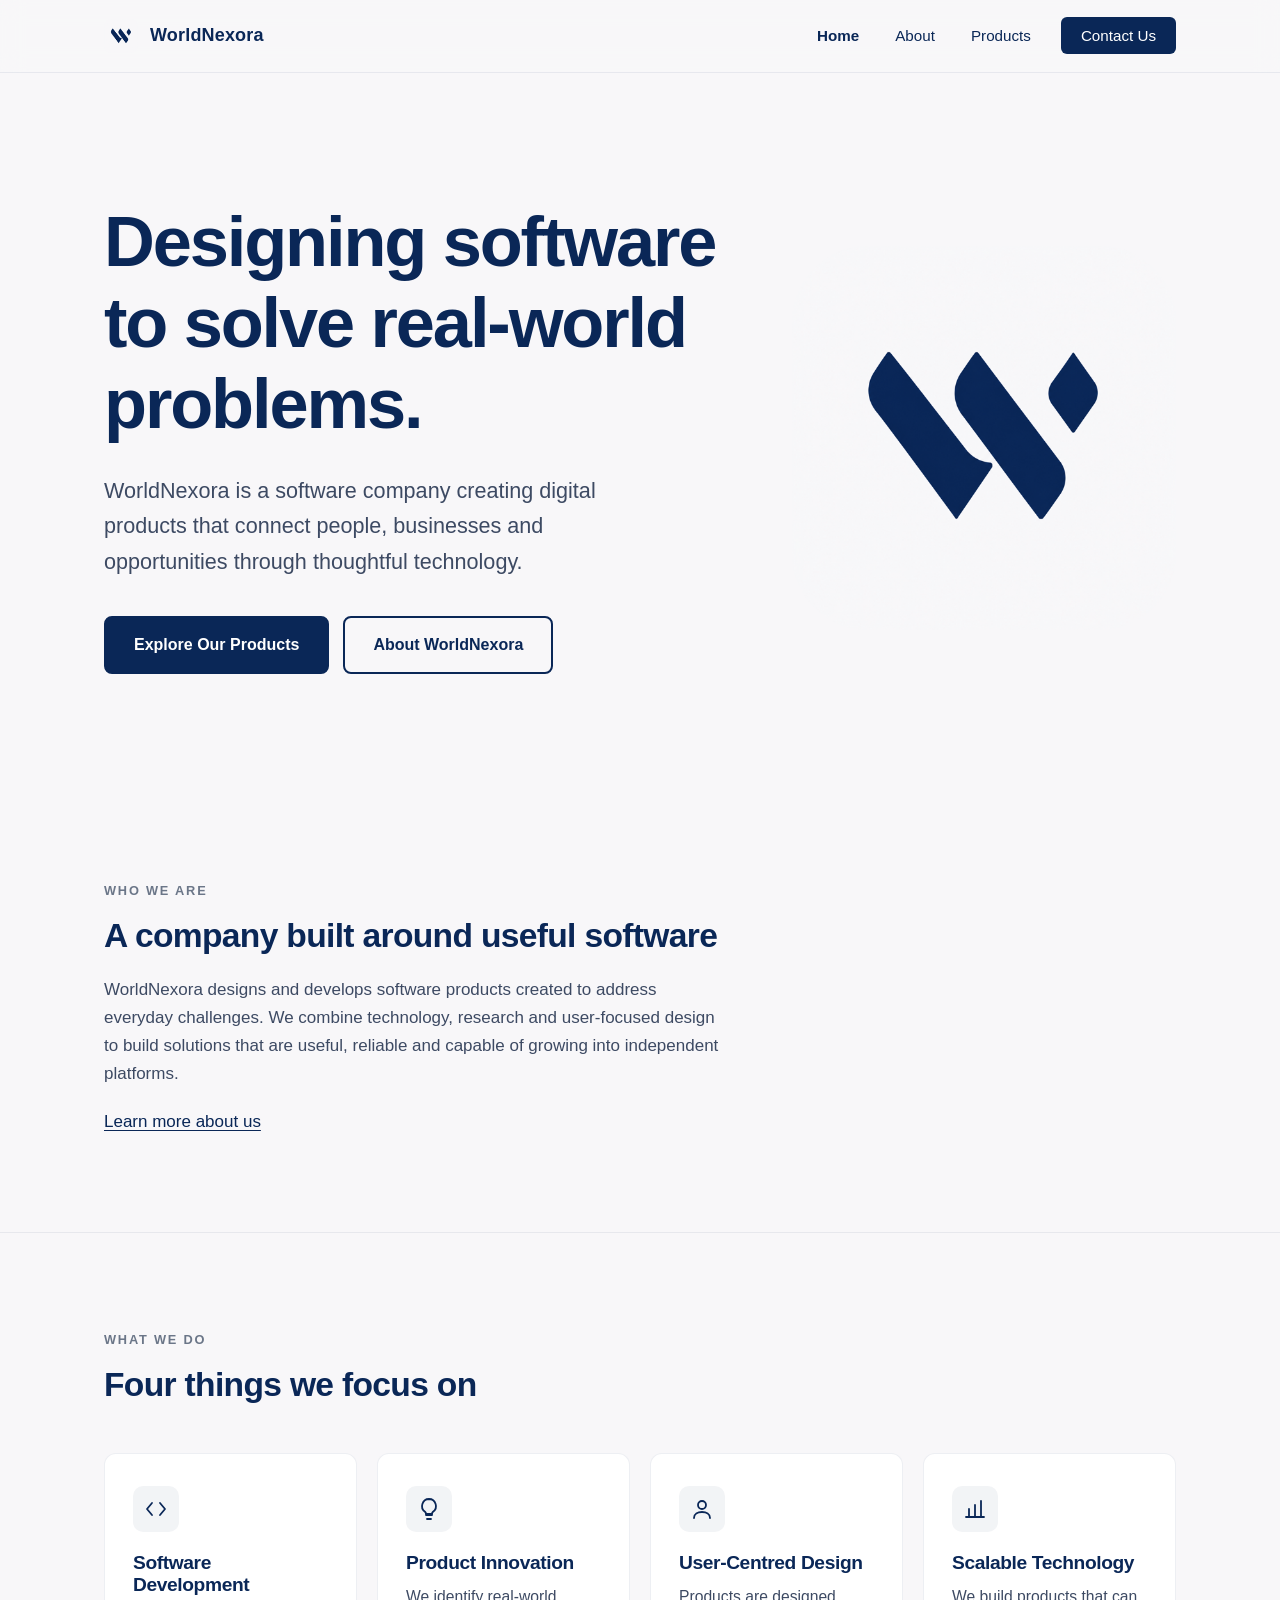
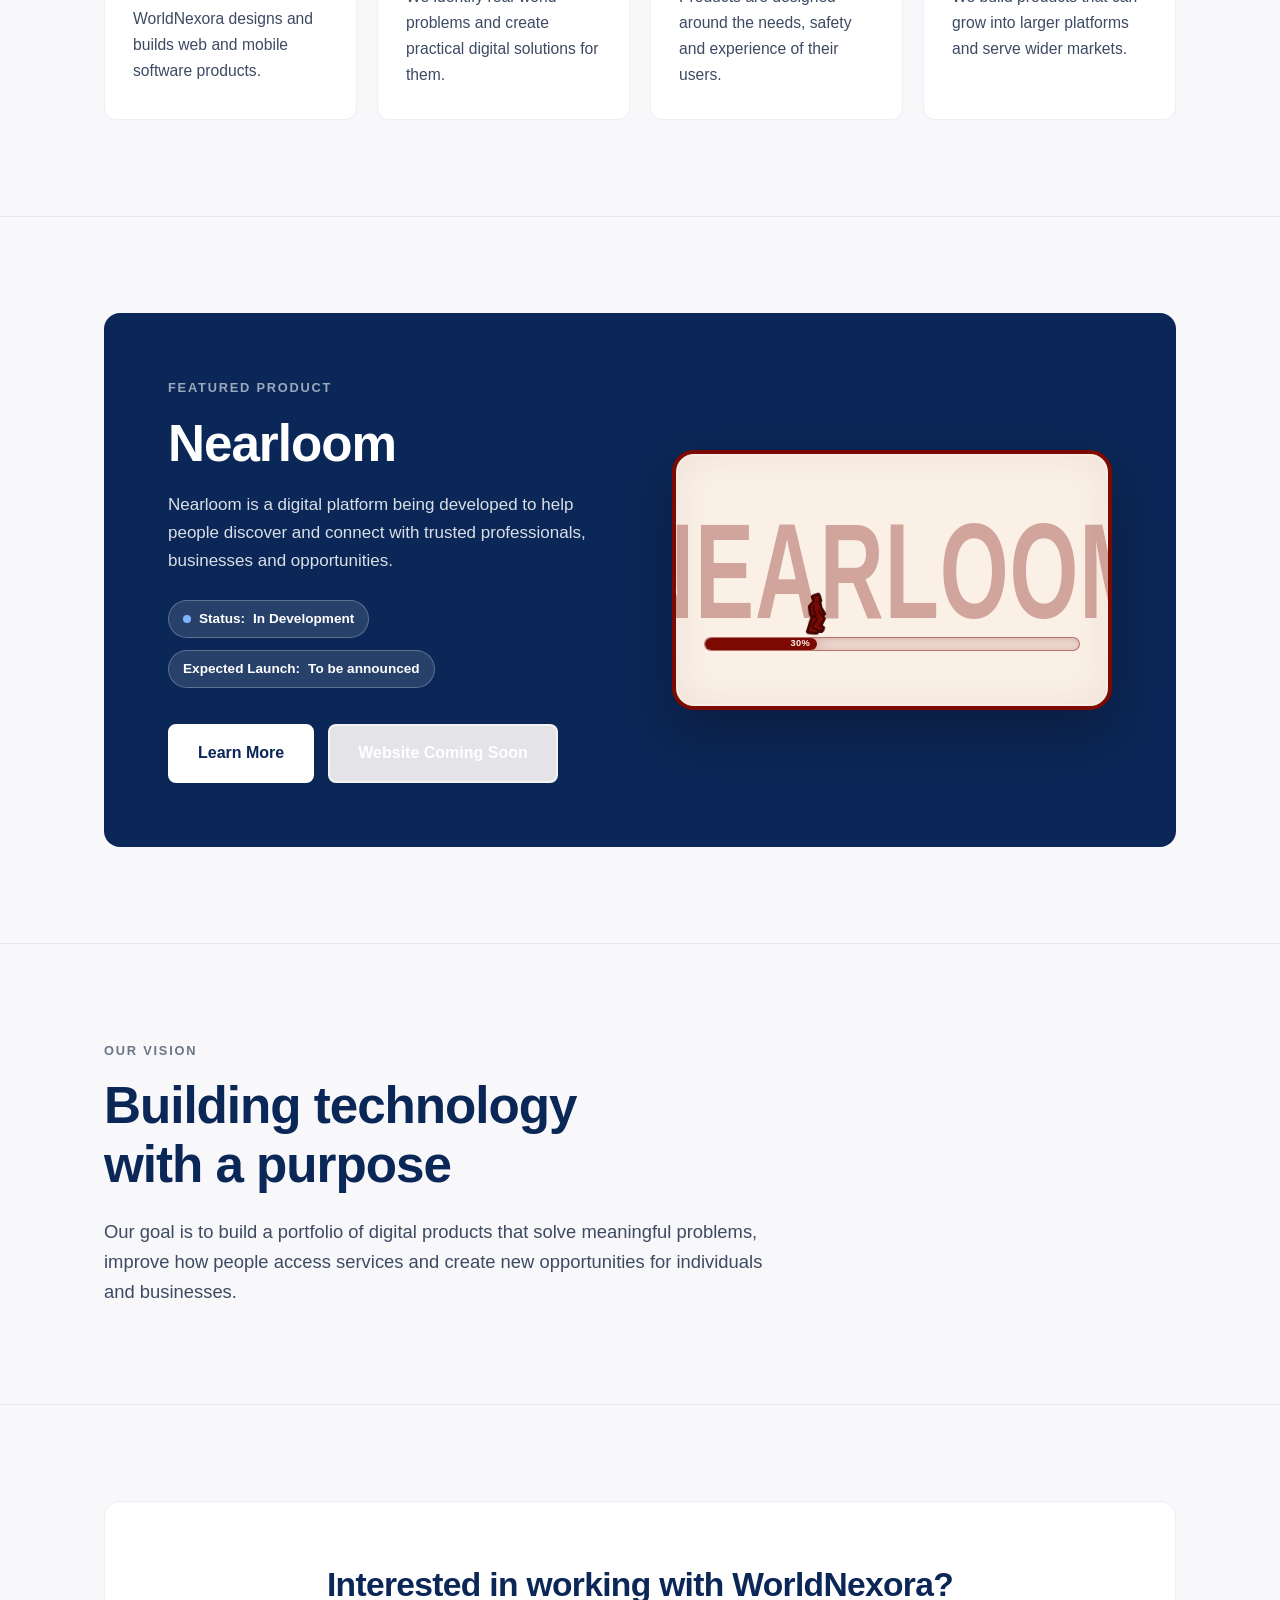
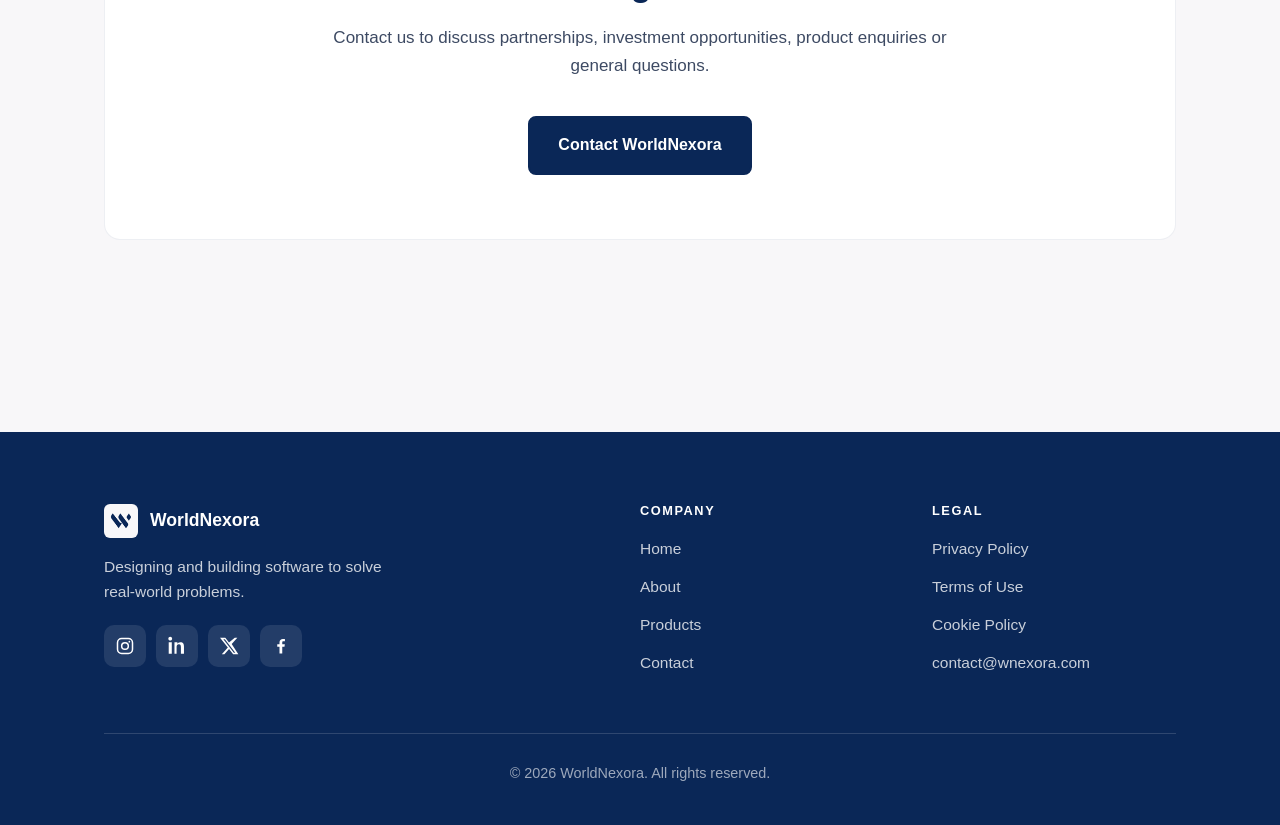
==== commit 61e21a23: "Restore outline on Nearloom animation" ====
--- a/index.html
+++ b/index.html
@@ -12,7 +12,7 @@
   <link rel="icon" type="image/png" sizes="96x96" href="/favicon.png">
   <link rel="shortcut icon" type="image/png" href="/favicon.png">
   <link rel="apple-touch-icon" href="/assets/logo-600.png">
-  <link rel="stylesheet" href="css/style.css?v=20260808d">
+  <link rel="stylesheet" href="css/style.css?v=20260808e">
   <meta property="og:type" content="website">
   <meta property="og:title" content="WorldNexora | Software Built to Solve Real-World Problems">
   <meta property="og:description" content="WorldNexora designs and builds software products that solve real-world problems.">
@@ -198,7 +198,7 @@
             <div class="nearloom-progress-screen">
               <span class="nearloom-screen-wordmark" aria-hidden="true">Nearloom</span>
               <div class="nearloom-progress-stage">
-                <img class="nearloom-walker" src="assets/nearloom-walking-filled.gif" alt="">
+                <img class="nearloom-walker" src="assets/nearloom-walking-filled-outline.gif" alt="">
                 <div class="nearloom-progress-track" role="progressbar" aria-label="Nearloom development progress" aria-valuemin="0" aria-valuemax="100" aria-valuenow="30">
                   <span class="nearloom-progress-fill"><strong>30%</strong></span>
                 </div>
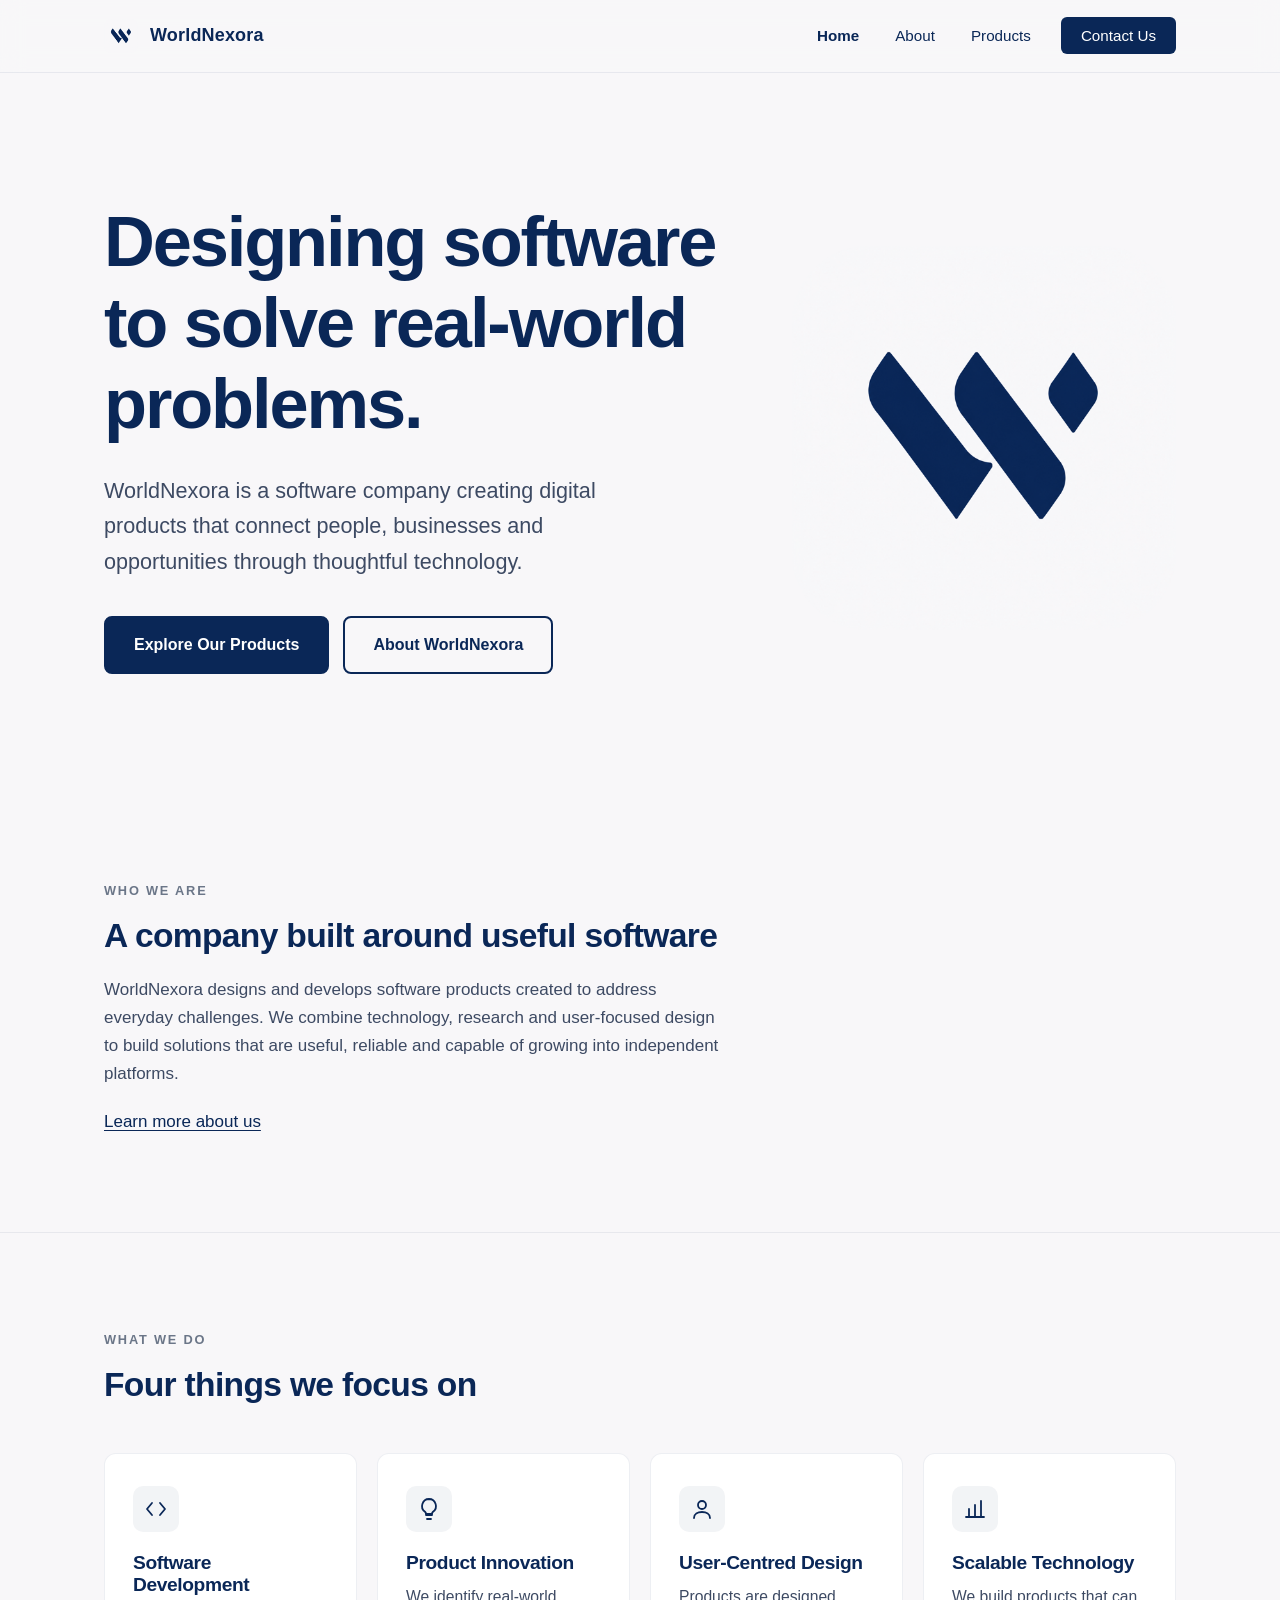
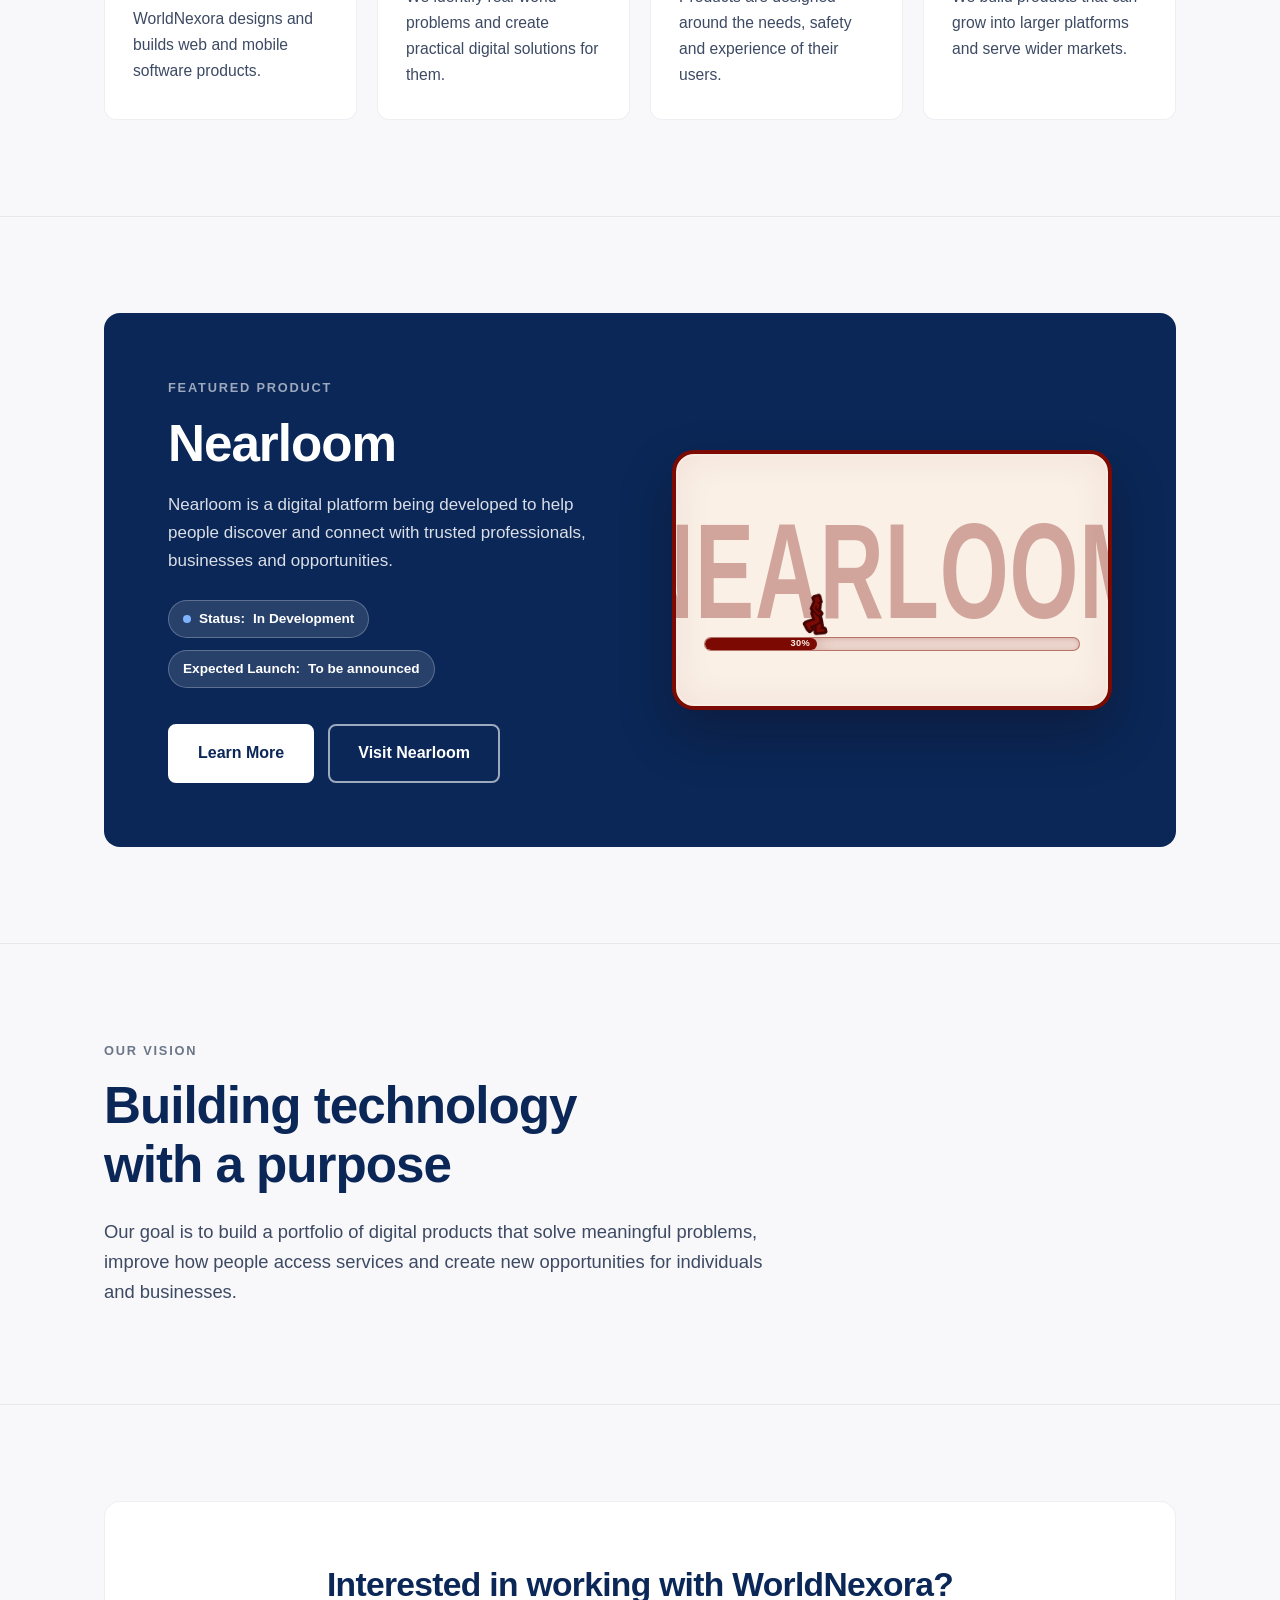
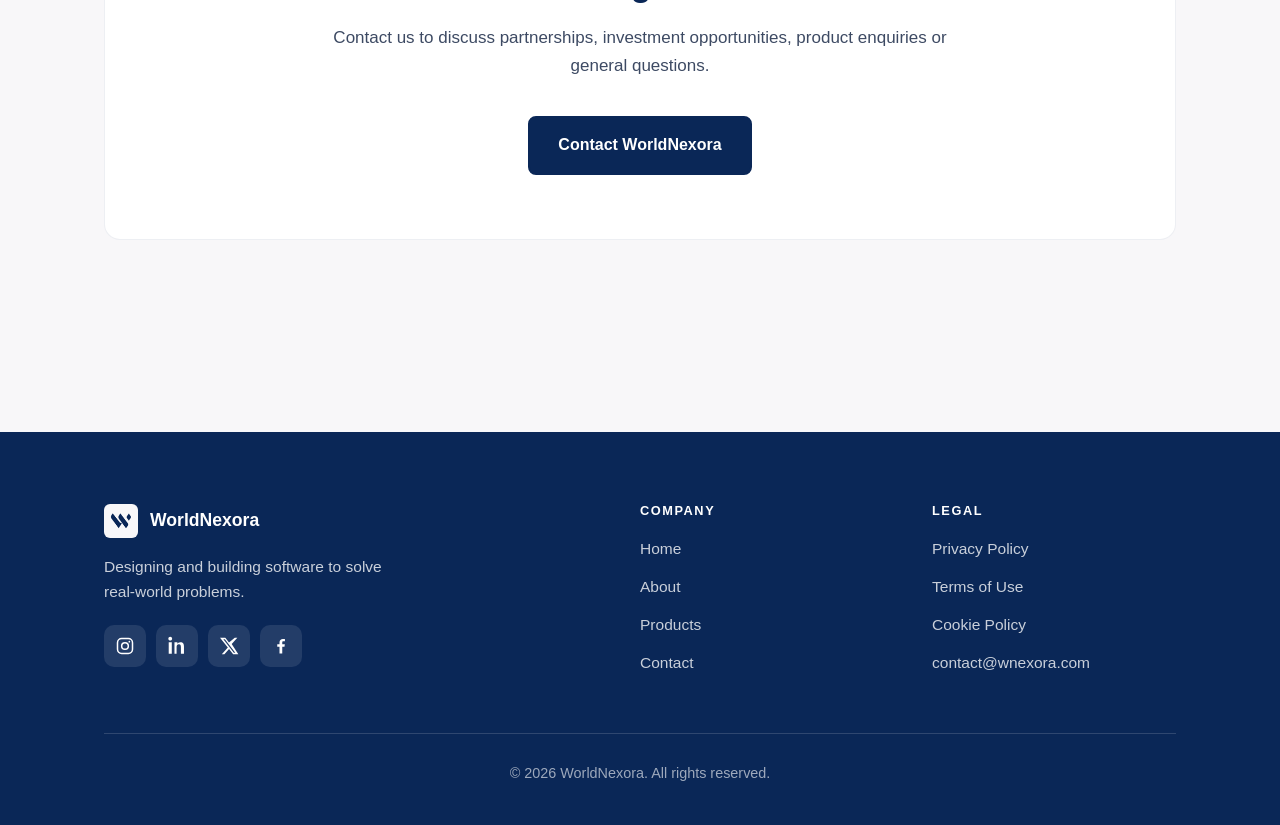
==== commit 42e67967: "Link Nearloom website" ====
--- a/index.html
+++ b/index.html
@@ -12,7 +12,7 @@
   <link rel="icon" type="image/png" sizes="96x96" href="/favicon.png">
   <link rel="shortcut icon" type="image/png" href="/favicon.png">
   <link rel="apple-touch-icon" href="/assets/logo-600.png">
-  <link rel="stylesheet" href="css/style.css?v=20260808e">
+  <link rel="stylesheet" href="css/style.css?v=20260808h">
   <meta property="og:type" content="website">
   <meta property="og:title" content="WorldNexora | Software Built to Solve Real-World Problems">
   <meta property="og:description" content="WorldNexora designs and builds software products that solve real-world problems.">
@@ -192,7 +192,7 @@
               </div>
               <div class="btn-row">
                 <a class="btn btn-primary" href="products.html#nearloom">Learn More</a>
-                <a class="btn btn-secondary" data-wn-visit>Website Coming Soon</a>
+                <a class="btn btn-secondary" data-wn-visit href="https://nearloom.app" target="_blank" rel="noopener">Visit Nearloom</a>
               </div>
             </div>
             <div class="nearloom-progress-screen">
@@ -266,7 +266,7 @@
     </div>
   </footer>
 
-  <script src="js/site-config.js"></script>
+  <script src="js/site-config.js?v=20260808h"></script>
   <script src="js/main.js"></script>
 </body>
 </html>
--- a/css/style.css
+++ b/css/style.css
@@ -158,7 +158,8 @@
   font-family: var(--font); font-size: 1rem; font-weight: 600;
   padding: 14px 28px; border-radius: var(--radius);
   border: 2px solid var(--navy);
-  transition: background 0.15s ease, color 0.15s ease, transform 0.15s ease;
+  transition: background 0.15s ease, color 0.15s ease, border-color 0.15s ease,
+    box-shadow 0.15s ease, transform 0.15s ease;
 }
 .btn:active { transform: scale(0.98); }
 
@@ -272,6 +273,16 @@
 .panel-navy .btn-primary:hover { background: var(--bg); border-color: var(--bg); }
 .panel-navy .btn-secondary { color: #fff; border-color: rgba(255,255,255,0.6); }
 .panel-navy .btn-secondary:hover { background: rgba(255,255,255,0.1); }
+.panel-navy .btn[data-wn-visit]:hover,
+.panel-navy .btn[data-wn-visit]:focus-visible {
+  background: #7c0a02;
+  color: #faf0e6;
+  border-color: #faf0e6;
+  box-shadow:
+    0 0 0 3px rgba(250, 240, 230, 0.2),
+    0 10px 26px rgba(124, 10, 2, 0.48);
+  outline: none;
+}
 
 .status-row { display: flex; flex-wrap: wrap; gap: 12px; margin: 24px 0 8px; }
 
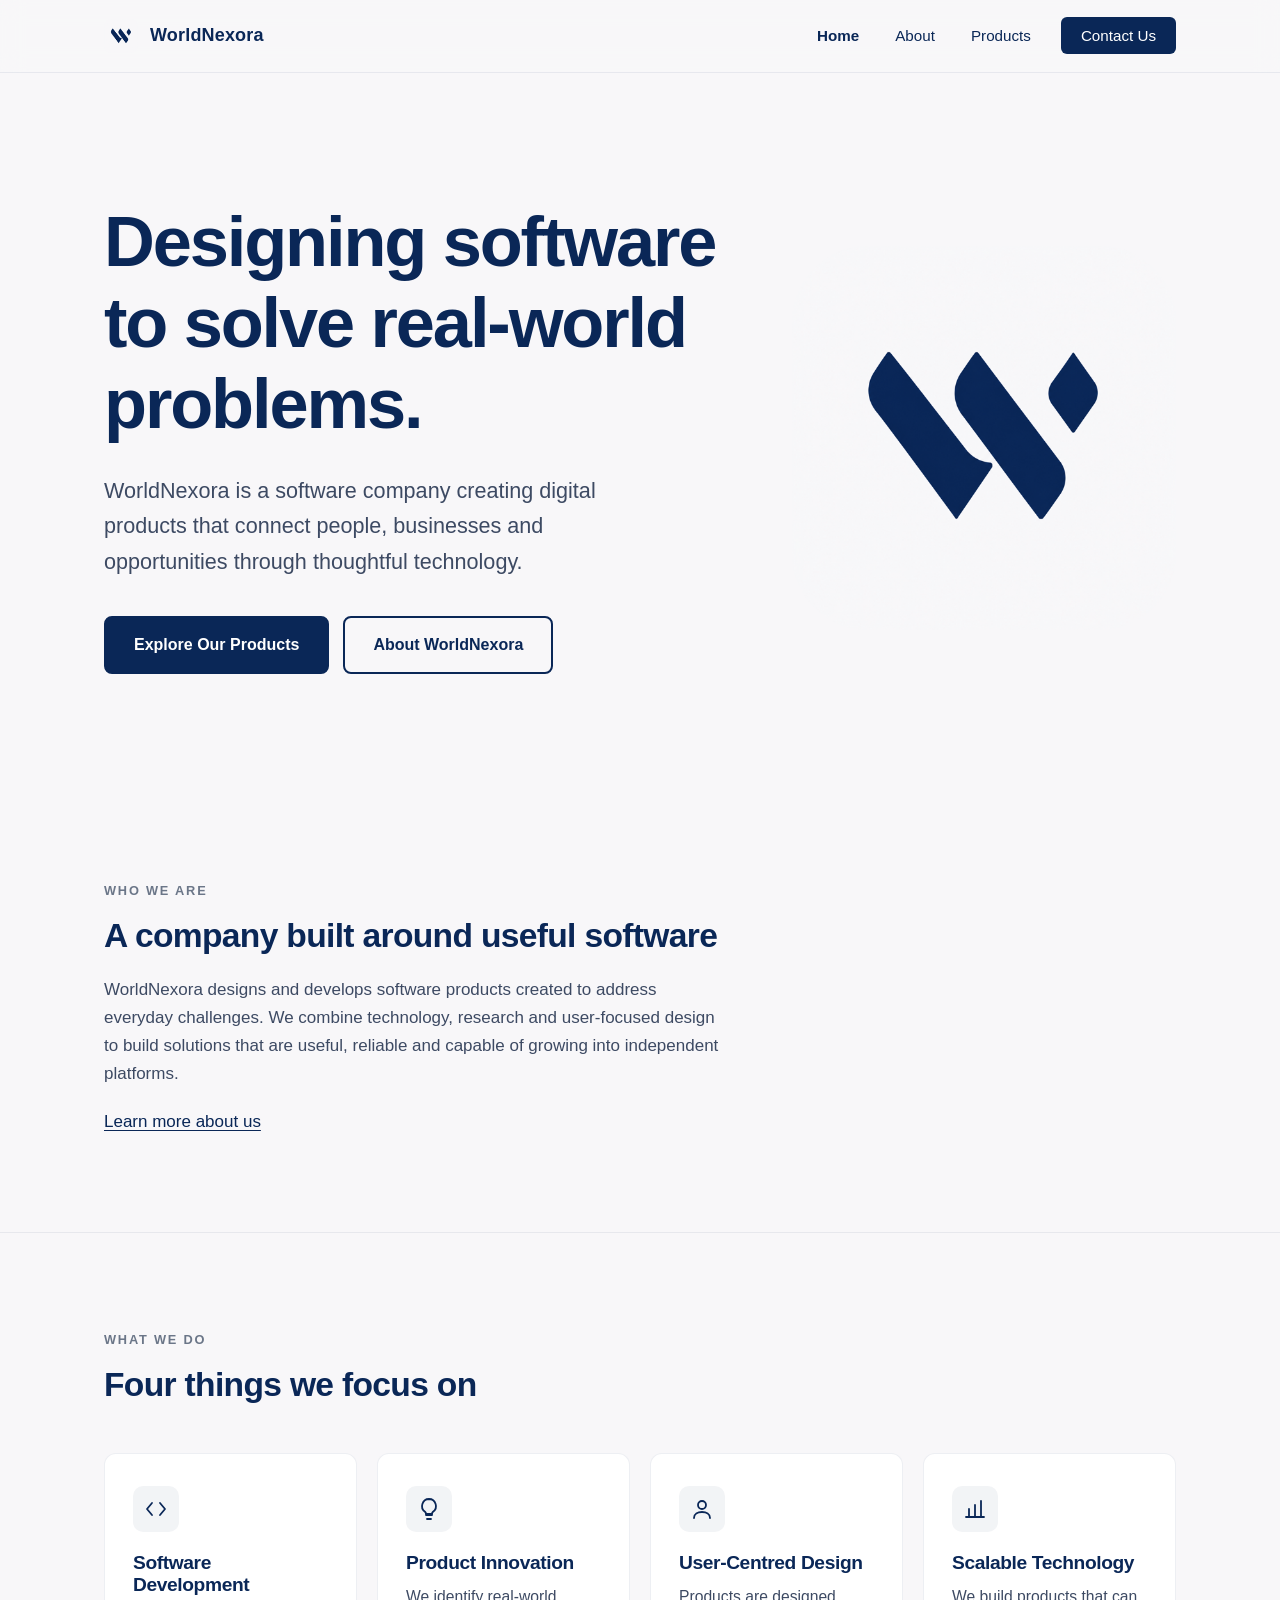
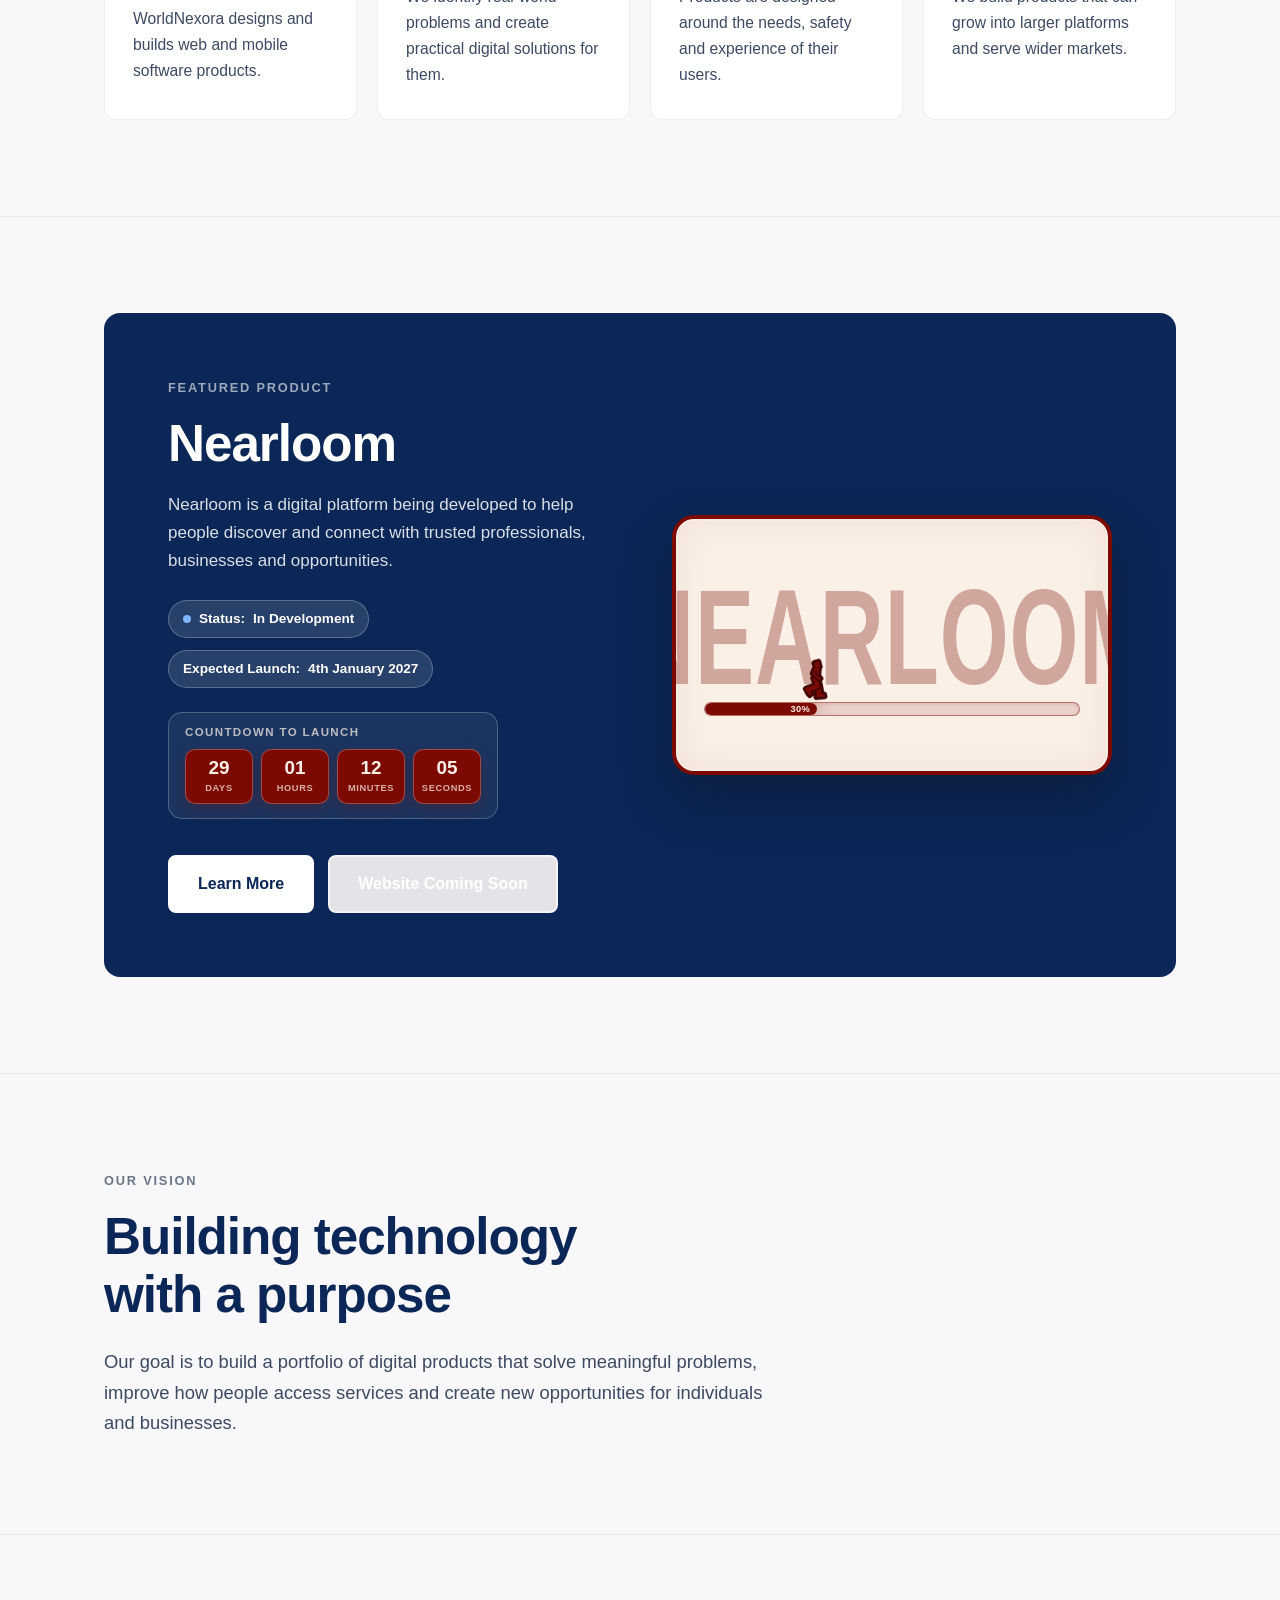
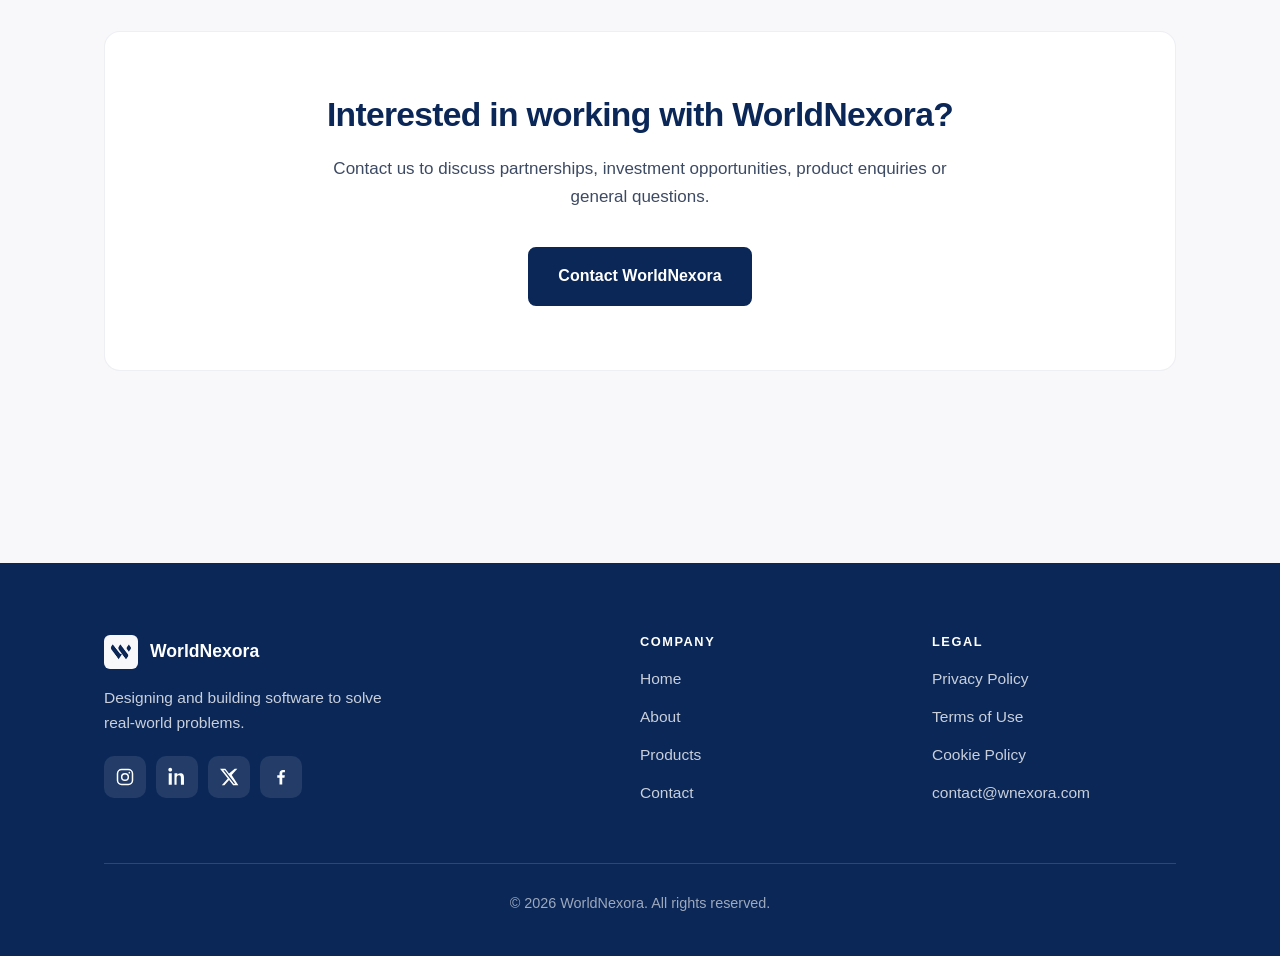
==== commit 35cfedbb: "Add Nearloom launch countdown" ====
--- a/index.html
+++ b/index.html
@@ -12,7 +12,7 @@
   <link rel="icon" type="image/png" sizes="96x96" href="/favicon.png">
   <link rel="shortcut icon" type="image/png" href="/favicon.png">
   <link rel="apple-touch-icon" href="/assets/logo-600.png">
-  <link rel="stylesheet" href="css/style.css?v=20260808h">
+  <link rel="stylesheet" href="css/style.css?v=20260808i">
   <meta property="og:type" content="website">
   <meta property="og:title" content="WorldNexora | Software Built to Solve Real-World Problems">
   <meta property="og:description" content="WorldNexora designs and builds software products that solve real-world problems.">
@@ -188,11 +188,20 @@
               <p style="margin-top: 18px; max-width: 48ch;">Nearloom is a digital platform being developed to help people discover and connect with trusted professionals, businesses and opportunities.</p>
               <div class="status-row">
                 <span class="badge"><span class="dot" aria-hidden="true"></span>Status: <span data-wn="status">In Development</span></span>
-                <span class="badge">Expected Launch: <span data-wn="launch">To be announced</span></span>
+                <span class="badge">Expected Launch: <span data-wn="launch">4th January 2027</span></span>
+              </div>
+              <div class="nearloom-countdown" data-wn-countdown data-target="2027-01-04T00:00:00Z" role="timer" aria-label="Countdown to Nearloom's expected launch on 4th January 2027">
+                <span class="nearloom-countdown-label" data-countdown-label>Countdown to launch</span>
+                <div class="nearloom-countdown-grid">
+                  <span class="nearloom-countdown-unit"><strong data-countdown-days>--</strong><small>Days</small></span>
+                  <span class="nearloom-countdown-unit"><strong data-countdown-hours>--</strong><small>Hours</small></span>
+                  <span class="nearloom-countdown-unit"><strong data-countdown-minutes>--</strong><small>Minutes</small></span>
+                  <span class="nearloom-countdown-unit"><strong data-countdown-seconds>--</strong><small>Seconds</small></span>
+                </div>
               </div>
               <div class="btn-row">
                 <a class="btn btn-primary" href="products.html#nearloom">Learn More</a>
-                <a class="btn btn-secondary" data-wn-visit href="https://nearloom.app" target="_blank" rel="noopener">Visit Nearloom</a>
+                <a class="btn btn-secondary" data-wn-visit>Website Coming Soon</a>
               </div>
             </div>
             <div class="nearloom-progress-screen">
@@ -266,7 +275,7 @@
     </div>
   </footer>
 
-  <script src="js/site-config.js?v=20260808h"></script>
-  <script src="js/main.js"></script>
+  <script src="js/site-config.js?v=20260808i"></script>
+  <script src="js/main.js?v=20260808i"></script>
 </body>
 </html>
--- a/css/style.css
+++ b/css/style.css
@@ -273,8 +273,8 @@
 .panel-navy .btn-primary:hover { background: var(--bg); border-color: var(--bg); }
 .panel-navy .btn-secondary { color: #fff; border-color: rgba(255,255,255,0.6); }
 .panel-navy .btn-secondary:hover { background: rgba(255,255,255,0.1); }
-.panel-navy .btn[data-wn-visit]:hover,
-.panel-navy .btn[data-wn-visit]:focus-visible {
+.panel-navy .btn[data-wn-visit][aria-disabled="true"]:hover,
+.panel-navy .btn[data-wn-visit][aria-disabled="true"]:focus-visible {
   background: #7c0a02;
   color: #faf0e6;
   border-color: #faf0e6;
@@ -285,6 +285,40 @@
 }
 
 .status-row { display: flex; flex-wrap: wrap; gap: 12px; margin: 24px 0 8px; }
+
+.nearloom-countdown {
+  display: inline-flex; flex-direction: column; gap: 10px;
+  width: min(100%, 330px); margin-top: 16px; padding: 14px 16px;
+  border: 1px solid rgba(250, 240, 230, 0.24); border-radius: 14px;
+  background: rgba(250, 240, 230, 0.07); box-sizing: border-box;
+}
+.nearloom-countdown-label {
+  color: rgba(250, 240, 230, 0.72); font-size: 0.72rem; font-weight: 750;
+  letter-spacing: 0.12em; line-height: 1; text-transform: uppercase;
+}
+.nearloom-countdown-grid {
+  display: grid; grid-template-columns: repeat(4, minmax(0, 1fr)); gap: 8px;
+}
+.nearloom-countdown-unit {
+  display: grid; justify-items: center; gap: 3px; min-width: 0; padding: 9px 5px 7px;
+  border: 1px solid rgba(250, 240, 230, 0.28); border-radius: 10px;
+  background: #7c0a02; color: #faf0e6;
+  box-shadow: 0 5px 14px rgba(124, 10, 2, 0.25);
+}
+.nearloom-countdown-unit strong {
+  color: inherit; font-size: 1.18rem; line-height: 1; font-variant-numeric: tabular-nums;
+}
+.nearloom-countdown-unit small {
+  color: rgba(250, 240, 230, 0.72); font-size: 0.58rem; font-weight: 700;
+  letter-spacing: 0.07em; text-transform: uppercase;
+}
+.nearloom-countdown.is-complete .nearloom-countdown-unit { background: rgba(124, 10, 2, 0.58); }
+
+@media (max-width: 420px) {
+  .nearloom-countdown { padding: 12px; }
+  .nearloom-countdown-grid { gap: 6px; }
+  .nearloom-countdown-unit { padding-inline: 3px; }
+}
 
 .badge {
   display: inline-flex; align-items: center; gap: 8px;
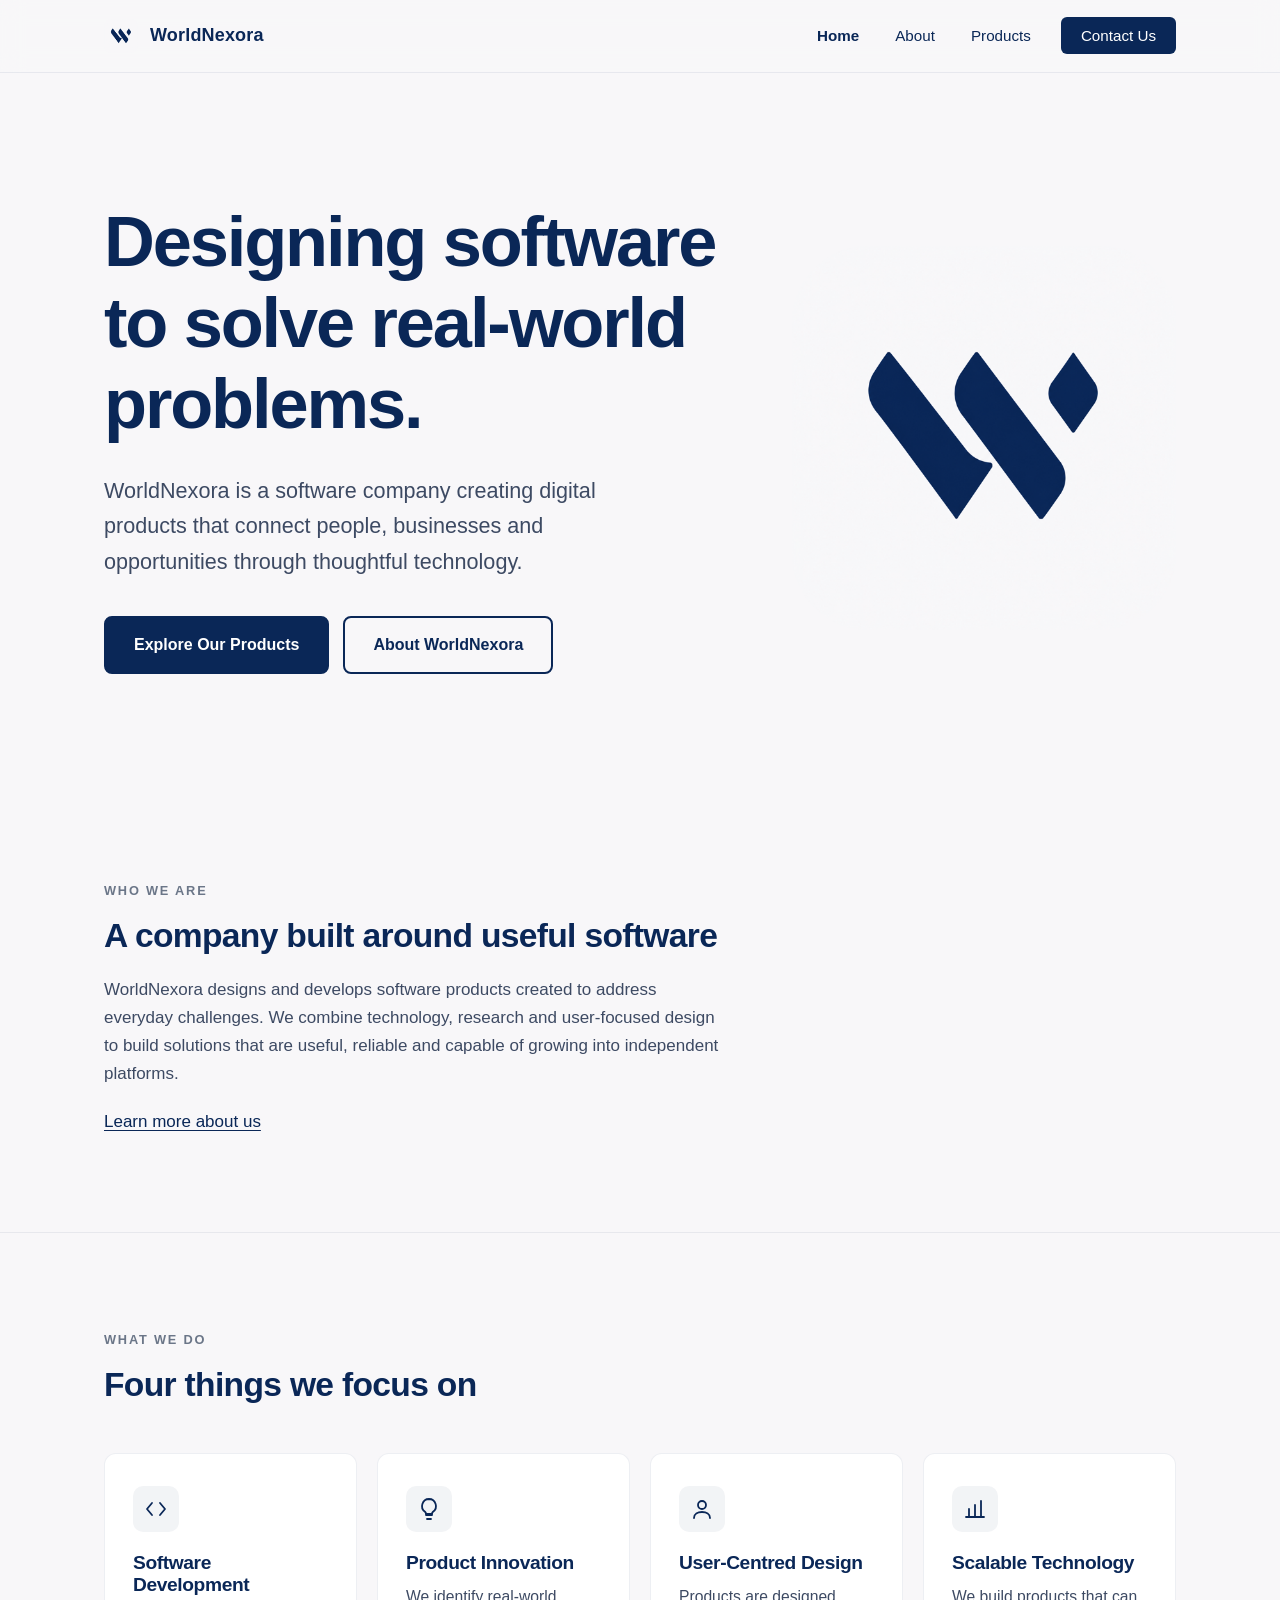
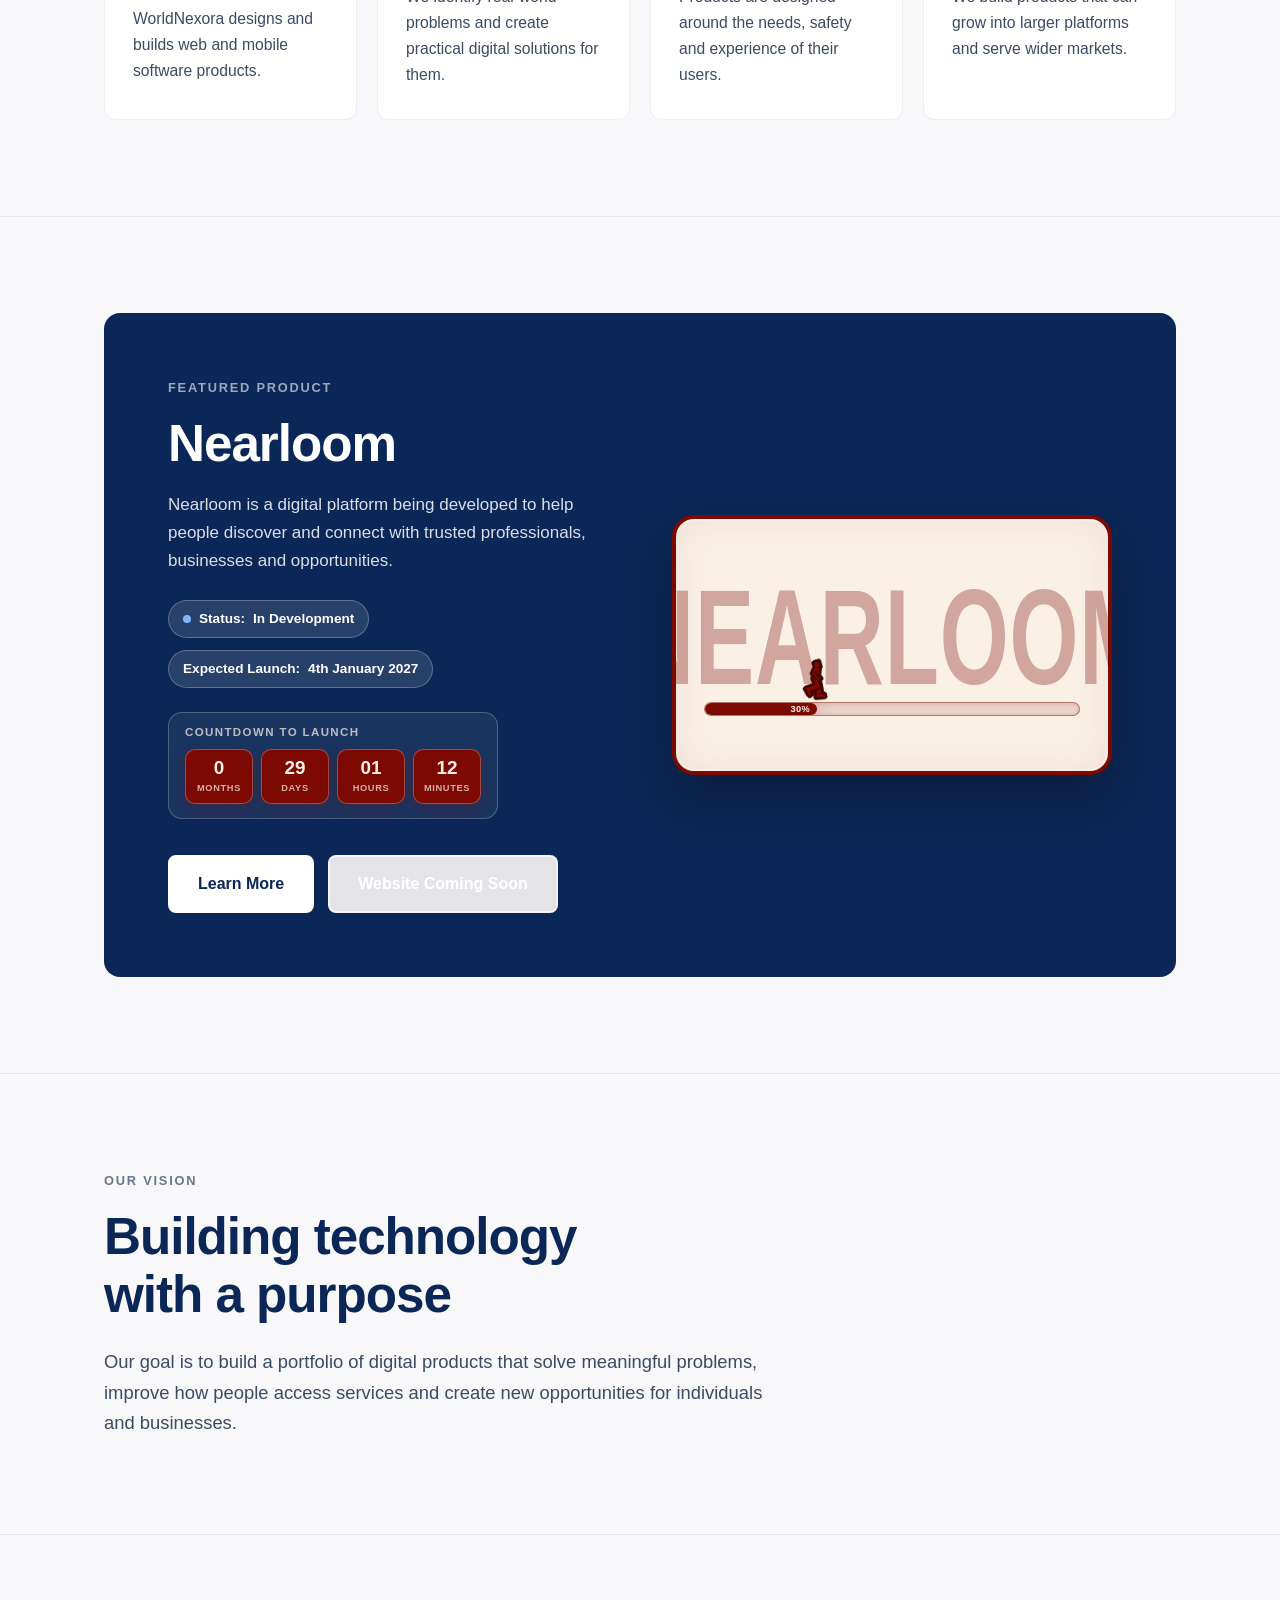
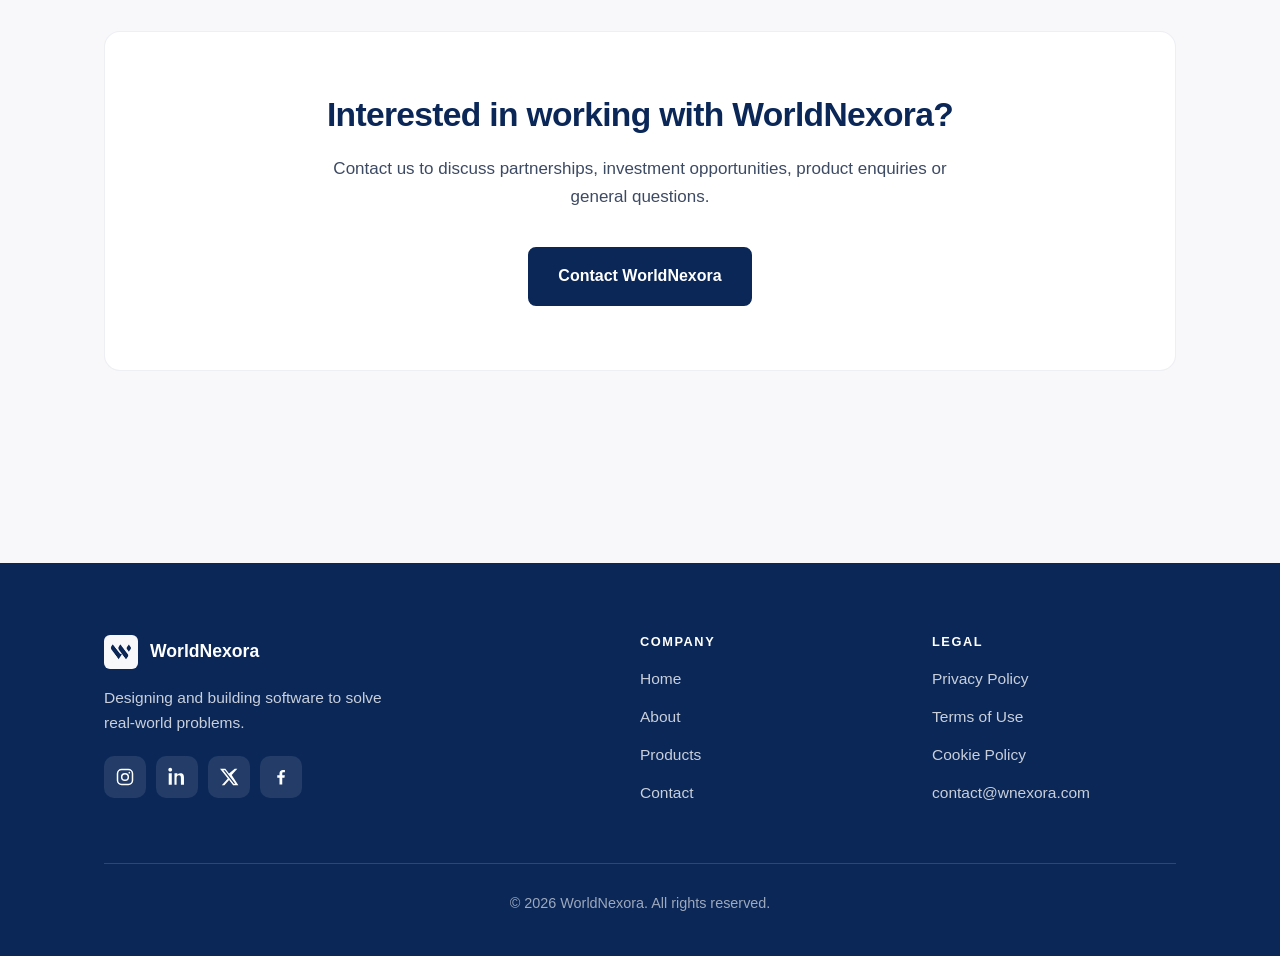
==== commit 78cab1f7: "Show months in Nearloom countdown" ====
--- a/index.html
+++ b/index.html
@@ -12,7 +12,7 @@
   <link rel="icon" type="image/png" sizes="96x96" href="/favicon.png">
   <link rel="shortcut icon" type="image/png" href="/favicon.png">
   <link rel="apple-touch-icon" href="/assets/logo-600.png">
-  <link rel="stylesheet" href="css/style.css?v=20260808i">
+  <link rel="stylesheet" href="css/style.css?v=20260808j">
   <meta property="og:type" content="website">
   <meta property="og:title" content="WorldNexora | Software Built to Solve Real-World Problems">
   <meta property="og:description" content="WorldNexora designs and builds software products that solve real-world problems.">
@@ -193,10 +193,10 @@
               <div class="nearloom-countdown" data-wn-countdown data-target="2027-01-04T00:00:00Z" role="timer" aria-label="Countdown to Nearloom's expected launch on 4th January 2027">
                 <span class="nearloom-countdown-label" data-countdown-label>Countdown to launch</span>
                 <div class="nearloom-countdown-grid">
+                  <span class="nearloom-countdown-unit"><strong data-countdown-months>--</strong><small>Months</small></span>
                   <span class="nearloom-countdown-unit"><strong data-countdown-days>--</strong><small>Days</small></span>
                   <span class="nearloom-countdown-unit"><strong data-countdown-hours>--</strong><small>Hours</small></span>
                   <span class="nearloom-countdown-unit"><strong data-countdown-minutes>--</strong><small>Minutes</small></span>
-                  <span class="nearloom-countdown-unit"><strong data-countdown-seconds>--</strong><small>Seconds</small></span>
                 </div>
               </div>
               <div class="btn-row">
@@ -275,7 +275,7 @@
     </div>
   </footer>
 
-  <script src="js/site-config.js?v=20260808i"></script>
-  <script src="js/main.js?v=20260808i"></script>
+  <script src="js/site-config.js?v=20260808j"></script>
+  <script src="js/main.js?v=20260808j"></script>
 </body>
 </html>
